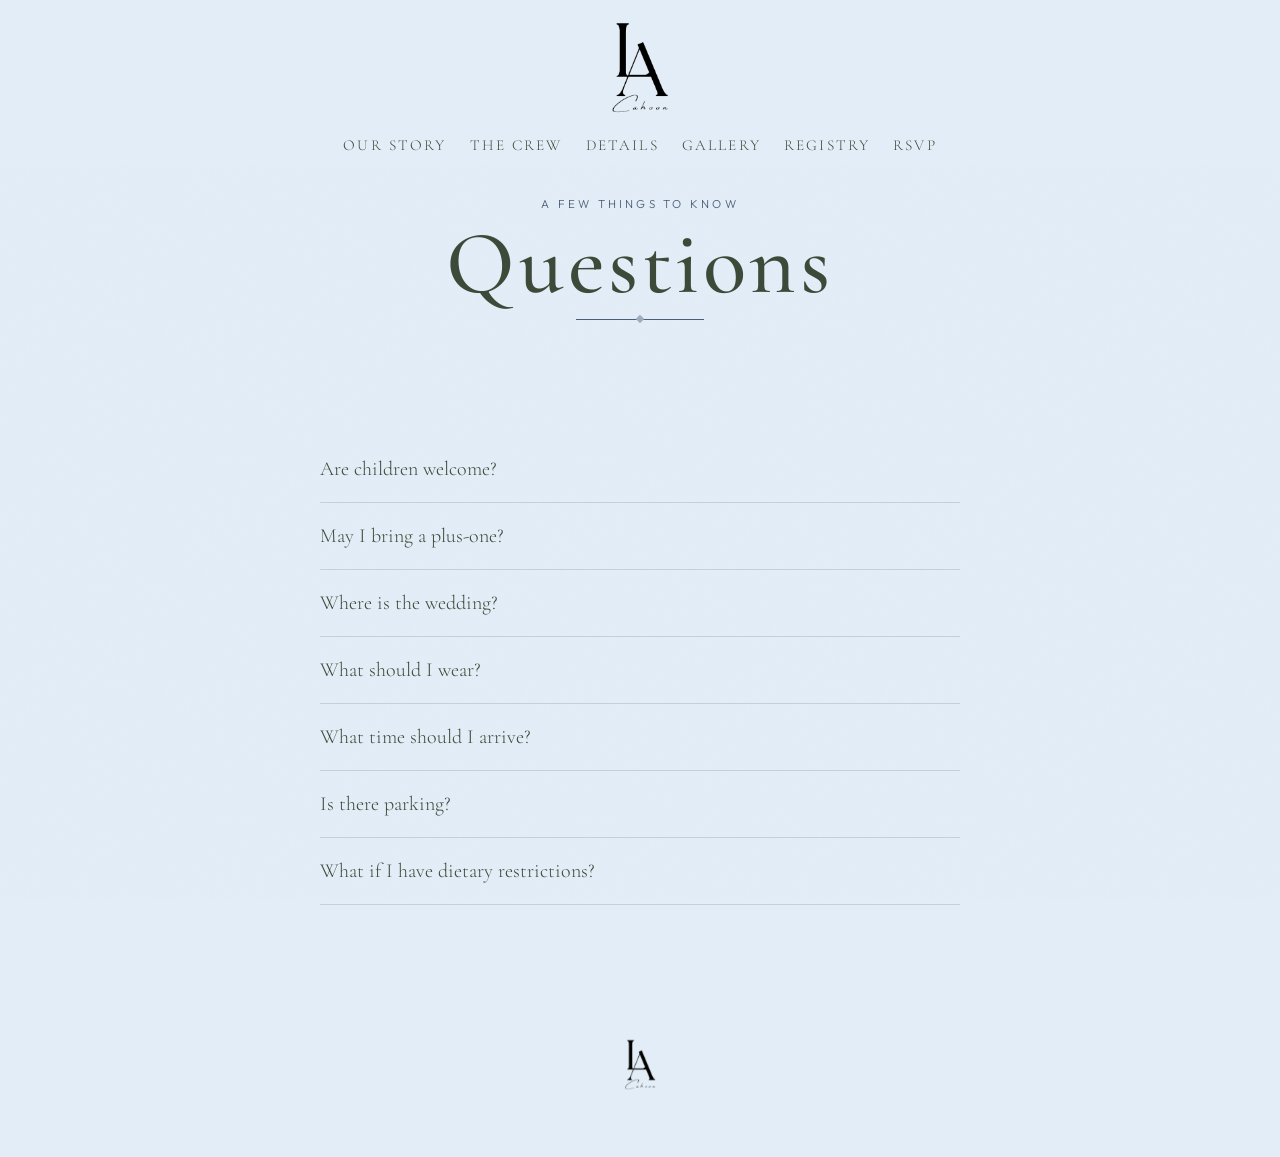
==== pages/FAQs.html @ e2012e66 "1st edit" ====
<!DOCTYPE html>
<html lang="en">
<head>
  <meta charset="UTF-8">
  <meta name="viewport" content="width=device-width, initial-scale=1.0">
  <meta name="description" content="Questions and answers for Alyssa and Liam Cahoon’s wedding at the Roger Williams Casino.">
  <meta name="theme-color" content="#e4edf3">
  <title>FAQs — Alyssa &amp; Liam Cahoon</title>
  <link rel="icon" href="../assets/images/Cahoon%20Logo.png" type="image/png">
  <link rel="apple-touch-icon" href="../assets/images/Cahoon%20Logo.png">
  <link rel="preconnect" href="https://fonts.googleapis.com">
  <link rel="preconnect" href="https://fonts.gstatic.com" crossorigin>
  <link href="https://fonts.googleapis.com/css2?family=Cormorant+Garamond:ital,wght@0,400;0,500;0,600;1,400;1,500&family=Great+Vibes&family=Outfit:wght@300;400;500&display=swap" rel="stylesheet">
  <link rel="stylesheet" href="../styles.css?v=67">
</head>
<body>
  <a class="skip-link" href="#main">Skip to content</a>
  <header class="masthead" data-header>
    <a class="brand" href="home.html"><img src="../assets/images/Cahoon%20Logo.png" alt="Alyssa and Liam Cahoon"></a>
    <button class="nav-toggle" type="button" data-nav-toggle aria-expanded="false" aria-controls="site-nav">
      <span class="nav-toggle-bar"></span>
      <span class="visually-hidden">Menu</span>
    </button>
    <nav class="site-nav" id="site-nav" data-nav>
      <ul class="nav-list">
        <li><a href="ourstory.html">Our Story</a></li>
        <li><a href="meetthecrew.html">The Crew</a></li>
        <li><a href="weddingdetails.html">Details</a></li>
        <li><a href="gallery.html">Gallery</a></li>
        <li><a href="registry.html">Registry</a></li>
        <li><a href="FAQs.html">FAQ</a></li>
        <li><a href="rsvp.html">RSVP</a></li>
      </ul>
    </nav>
  </header>

  <main id="main">
    <section class="hero page-hero">
      <p class="eyebrow">A few things to know</p>
      <h1 class="hero-names">
        <span class="hero-name">Questions</span>
      </h1>
      <div class="flourish flourish-sm" role="presentation"></div>
    </section>

    <section class="section faq">
      <div class="faq-list">
        <details class="faq-item reveal">
          <summary>Are children welcome?</summary>
          <p>We adore your little ones, and this will be an adults-only evening so that everyone — parents included — can stay out late. Thank you for understanding.</p>
        </details>
        <details class="faq-item reveal">
          <summary>May I bring a plus-one?</summary>
          <p>Please check your invitation. If a guest is named with you, they are warmly invited. If you have a question, write us and we will sort it out together.</p>
        </details>
        <details class="faq-item reveal">
          <summary>Where is the wedding?</summary>
          <p>Ceremony and reception are at the Roger Williams Casino, 1000 Elmwood Avenue, in Roger Williams Park, Providence. The celebration is indoors in the historic casino, with the park just outside.</p>
        </details>
        <details class="faq-item reveal">
          <summary>What should I wear?</summary>
          <p>Attire is cocktail / summer formal — think a warm June evening in a historic ballroom. Dresses, suits, and shoes you can dance in are all welcome. Please skip white or ivory, so Alyssa can be the only one in that color. Jackets are welcome but not required. The celebration is indoors, with park views just beyond the doors, so you will not need to dress for the weather.</p>
        </details>
        <details class="faq-item reveal">
          <summary>What time should I arrive?</summary>
          <p>The ceremony begins at 3:00. Please plan to be seated a little early so you can settle in before the processional. Cocktail hour follows at 4:00, and the reception runs from 5:00 to 10:00.</p>
        </details>
        <details class="faq-item reveal">
          <summary>Is there parking?</summary>
          <p>Yes. Parking is available at Roger Williams Park, a short walk from the Casino. We will share any extra notes about lots or drop-off as the day gets closer.</p>
        </details>
        <details class="faq-item reveal">
          <summary>What if I have dietary restrictions?</summary>
          <p>We will have vegetarian, vegan, and gluten-free options. Share any notes in your RSVP and we will take care of the rest.</p>
        </details>
      </div>
    </section>
  </main>

  <footer class="site-footer">
    <a class="footer-logo" href="home.html"><img src="../assets/images/Cahoon%20Logo.png" alt="Alyssa and Liam Cahoon"></a>
  </footer>

  <script src="../script.js"></script>
</body>
</html>
---- styles.css ----
/* ==========================================================================
   Design tokens — edit these to restyle the whole site
   ========================================================================== */

:root {
  --color-slate: #4b5e76;
  --color-dusty: #9aadc2;
  --color-cream: #f3eee3;
  --color-pistachio: #c2cbae;
  --color-olive: #68734c;

  --color-bg: #e4edf3;
  --color-bg-elevated: #fffdf8;
  --color-bg-deep: var(--color-slate);
  --color-ink: #314153;
  --color-ink-soft: #4f6173;
  --color-sage: var(--color-olive);
  --color-sage-deep: #4f5c3c;
  --color-blush: var(--color-dusty);
  --color-gold: #c5a66b;
  --color-gold-soft: #d8c49a;
  --color-rule: rgba(75, 94, 118, 0.2);
  --color-rule-strong: rgba(75, 94, 118, 0.34);

  --font-display: "Cormorant Garamond", "Palatino Linotype", Palatino, serif;
  --font-script: "Great Vibes", "Segoe Script", cursive;
  --font-body: "Outfit", "Segoe UI", sans-serif;

  --fs-xs: 0.72rem;
  --fs-sm: 0.9rem;
  --fs-md: 1.05rem;
  --fs-lg: 1.35rem;
  --fs-xl: 2.15rem;
  --fs-2xl: clamp(2.6rem, 8vw, 5.6rem);
  --fs-script: clamp(3.6rem, 11vw, 7.2rem);

  --lh-tight: 1.1;
  --lh-body: 1.7;

  --space-2xs: 0.35rem;
  --space-xs: 0.6rem;
  --space-sm: 1rem;
  --space-md: 1.75rem;
  --space-lg: 3rem;
  --space-xl: 5.5rem;
  --space-2xl: 8rem;

  --width-content: 70rem;
  --width-narrow: 40rem;

  --radius-sm: 0.2rem;
  --radius-md: 0.85rem;

  --shadow-soft: 0 22px 50px rgba(75, 94, 118, 0.1);
  --header-h: 4.6rem;
  --ease: cubic-bezier(0.22, 1, 0.36, 1);
}

/* ==========================================================================
   Reset & base
   ========================================================================== */

*,
*::before,
*::after {
  box-sizing: border-box;
}

html {
  scroll-behavior: smooth;
}

body {
  margin: 0;
  color: var(--color-ink);
  background:
    radial-gradient(900px 520px at 50% 0%, rgba(255, 253, 248, 0.7), transparent 58%),
    radial-gradient(800px 480px at 100% 30%, rgba(194, 203, 174, 0.28), transparent 48%),
    var(--color-bg);
  font-family: var(--font-body);
  font-size: var(--fs-md);
  font-weight: 300;
  line-height: var(--lh-body);
}

body::before {
  content: "";
  position: fixed;
  inset: 0;
  pointer-events: none;
  opacity: 0.045;
  background-image: url("data:image/svg+xml,%3Csvg xmlns='http://www.w3.org/2000/svg' width='180' height='180'%3E%3Cfilter id='n'%3E%3CfeTurbulence type='fractalNoise' baseFrequency='.8' numOctaves='4' stitchTiles='stitch'/%3E%3C/filter%3E%3Crect width='180' height='180' filter='url(%23n)' opacity='.55'/%3E%3C/svg%3E");
  z-index: 0;
}

img,
svg {
  display: block;
  max-width: 100%;
}

a {
  color: inherit;
}

h1,
h2,
h3,
p {
  margin: 0;
}

button,
input,
select,
textarea {
  font: inherit;
  color: inherit;
}

:focus-visible {
  outline: 2px solid var(--color-gold);
  outline-offset: 3px;
}

.visually-hidden {
  position: absolute;
  width: 1px;
  height: 1px;
  padding: 0;
  margin: -1px;
  overflow: hidden;
  clip: rect(0, 0, 0, 0);
  border: 0;
}

.skip-link {
  position: absolute;
  left: 1rem;
  top: -4rem;
  z-index: 30;
  padding: 0.7rem 1rem;
  background: var(--color-bg-elevated);
  color: var(--color-ink);
  text-decoration: none;
}

.skip-link:focus {
  top: 1rem;
}

/* ==========================================================================
   Decorative frame
   ========================================================================== */

/* ==========================================================================
   Header
   ========================================================================== */

.site-chrome {
  position: sticky;
  top: 0;
  z-index: 16;
}

.site-header {
  position: relative;
  height: var(--header-h);
  background: rgba(228, 237, 243, 0.82);
  backdrop-filter: blur(16px);
  border-bottom: 1px solid transparent;
  transition: border-color 0.3s var(--ease), background 0.3s var(--ease);
}

.site-header.is-scrolled {
  background: rgba(228, 237, 243, 0.96);
  border-bottom-color: var(--color-rule);
}

.header-inner {
  display: flex;
  align-items: center;
  justify-content: flex-end;
  gap: var(--space-md);
  width: min(calc(100% - 2rem), var(--width-content));
  height: 100%;
  margin-inline: auto;
}

.brand {
  position: absolute;
  top: 0;
  left: 0;
  z-index: 20;
  display: block;
  overflow: visible;
  text-decoration: none;
}

.brand img {
  display: block;
  height: clamp(6.4rem, 15vw, 8rem);
  width: auto;
  max-width: none;
  object-fit: contain;
}

.nav-toggle {
  display: none;
  position: relative;
  width: 2.6rem;
  height: 2.6rem;
  padding: 0;
  border: 0;
  background: transparent;
  cursor: pointer;
}

.nav-toggle-bar,
.nav-toggle-bar::before,
.nav-toggle-bar::after {
  display: block;
  width: 1.3rem;
  height: 1px;
  background: var(--color-ink);
  transition: transform 0.3s var(--ease), opacity 0.3s var(--ease);
}

.nav-toggle-bar {
  margin: 0 auto;
}

.nav-toggle-bar::before,
.nav-toggle-bar::after {
  content: "";
  position: absolute;
  left: 50%;
  margin-left: -0.65rem;
}

.nav-toggle-bar::before { top: 0.85rem; }
.nav-toggle-bar::after { bottom: 0.85rem; }

.nav-toggle[aria-expanded="true"] .nav-toggle-bar {
  background: transparent;
}

.nav-toggle[aria-expanded="true"] .nav-toggle-bar::before {
  top: 50%;
  transform: rotate(45deg);
}

.nav-toggle[aria-expanded="true"] .nav-toggle-bar::after {
  bottom: auto;
  top: 50%;
  transform: rotate(-45deg);
}

.site-nav {
  position: absolute;
  top: 0;
  left: 50%;
  display: flex;
  align-items: center;
  justify-content: flex-end;
  width: min(calc(100% - 2rem), var(--width-content));
  height: var(--header-h);
  transform: translateX(-50%);
  pointer-events: none;
}

.site-nav .nav-list,
.site-nav a {
  pointer-events: auto;
}

.nav-list {
  display: flex;
  align-items: center;
  gap: 1.35rem;
  margin: 0;
  padding: 0;
  list-style: none;
}

.nav-list a {
  font-size: var(--fs-xs);
  letter-spacing: 0.16em;
  text-decoration: none;
  text-transform: uppercase;
}

.nav-list a:hover {
  color: var(--color-slate);
}

.nav-rsvp {
  padding: 0.45rem 0.85rem;
  border: 1px solid var(--color-slate);
  background: var(--color-slate);
  color: #fffdf8;
}

.nav-rsvp:hover {
  background: #3d5168;
  color: #fffdf8;
}

.nav-list a[aria-current="page"] {
  color: var(--color-sage-deep);
  box-shadow: 0 1px 0 var(--color-slate);
}

/* ==========================================================================
   Shared section styles
   ========================================================================== */

.section {
  position: relative;
  z-index: 1;
  width: min(calc(100% - 2.2rem), var(--width-content));
  margin-inline: auto;
  padding-block: var(--space-xl);
  scroll-margin-top: calc(var(--header-h) + 0.75rem);
}

.section-heading {
  max-width: 38rem;
  margin-inline: auto;
  margin-bottom: var(--space-lg);
  text-align: center;
}

.section-heading h2 {
  font-family: var(--font-display);
  font-size: var(--fs-xl);
  font-weight: 500;
  letter-spacing: 0.04em;
}

.section-lede {
  margin-top: var(--space-sm);
  color: var(--color-ink-soft);
}

.eyebrow {
  margin-bottom: var(--space-xs);
  color: var(--color-slate);
  font-size: var(--fs-xs);
  letter-spacing: 0.28em;
  text-transform: uppercase;
}

.eyebrow-on-dark {
  color: var(--color-gold-soft);
}

.flourish {
  position: relative;
  width: min(12rem, 50vw);
  height: 0;
  margin: 0.85rem auto 0;
  border-top: 1px solid var(--color-slate);
}

.flourish::after {
  content: "";
  position: absolute;
  left: 50%;
  top: -0.22rem;
  width: 0.4rem;
  height: 0.4rem;
  background: var(--color-dusty);
  transform: translateX(-50%) rotate(45deg);
}

.flourish-sm {
  width: min(8rem, 40vw);
}

.flourish-loose {
  margin-top: 2.15rem;
}

/* ==========================================================================
   Hero
   ========================================================================== */

.hero {
  position: relative;
  z-index: 1;
  display: flex;
  flex-direction: column;
  align-items: center;
  justify-content: flex-start;
  min-height: 0;
  padding: 0.7rem 1.25rem 0.45rem;
  text-align: center;
}

.hero::before {
  content: none;
}

.hero-names {
  display: flex;
  flex-direction: column;
  align-items: center;
  font-family: var(--font-script);
  font-size: var(--fs-script);
  font-weight: 400;
  line-height: 0.92;
}

.hero-ampersand {
  margin-block: 0.15em;
  color: var(--color-slate);
  font-family: var(--font-display);
  font-size: 0.28em;
  letter-spacing: 0.32em;
}

.hero-meta {
  display: flex;
  flex-wrap: wrap;
  align-items: center;
  justify-content: center;
  gap: 0.7rem;
  margin-top: 1rem;
  color: var(--color-ink-soft);
  font-size: var(--fs-sm);
  letter-spacing: 0.16em;
  text-transform: uppercase;
}

.dot {
  width: 0.28rem;
  height: 0.28rem;
  border-radius: 50%;
  background: var(--color-slate);
}

.hero-invitation {
  max-width: 40rem;
  margin-top: 0.7rem;
  color: var(--color-ink-soft);
}

.page-hero {
  min-height: auto;
  padding: 1.75rem 1.25rem var(--space-md);
}

.page-hero::before {
  width: min(16rem, 46vw);
  height: min(16rem, 46vw);
  opacity: 0.08;
}

.page-hero .hero-names {
  font-family: var(--font-display);
  font-size: var(--fs-2xl);
  font-weight: 500;
  letter-spacing: 0.04em;
}

.page-hero-compact {
  padding-top: 0;
  padding-bottom: 0;
}

.page-hero-compact .hero-names {
  font-size: clamp(1.45rem, 2.8vw, 1.9rem);
}

.countdown {
  display: grid;
  grid-template-columns: repeat(4, minmax(4.2rem, 6.2rem));
  gap: 0.75rem;
  margin-top: 0.75rem;
}

.countdown-item {
  padding: 0.85rem 0.4rem 0.75rem;
  border: 1px solid var(--color-rule);
  background: rgba(250, 247, 240, 0.62);
}

.countdown-value {
  display: block;
  font-family: var(--font-display);
  font-size: 1.85rem;
  line-height: 1;
}

.countdown-label {
  display: block;
  margin-top: 0.35rem;
  color: var(--color-ink-soft);
  font-size: 0.62rem;
  letter-spacing: 0.1em;
  text-transform: uppercase;
}

/* ==========================================================================
   Story
   ========================================================================== */

.story-grid {
  display: grid;
  grid-template-columns: repeat(3, 1fr);
  gap: var(--space-md);
}

.collage-section {
  padding-top: 0.35rem;
}

.collage {
  display: grid;
  grid-template-columns: repeat(6, minmax(0, 1fr));
  grid-auto-rows: 8.5rem;
  gap: 0.65rem;
}

.collage-tile {
  display: flex;
  flex-direction: column;
  min-width: 0;
  overflow: hidden;
  background: #000;
  color: #ece8e0;
}

.collage-photo {
  flex: 1 1 auto;
  min-height: 5.5rem;
  background: #000;
}

.collage-photo img {
  width: 100%;
  height: 100%;
  object-fit: cover;
}

.collage-tile figcaption {
  flex: 0 0 auto;
  padding: 0.7rem 0.85rem 0.8rem;
  background: #000;
}

.collage-tile h3 {
  margin: 0;
  font-family: var(--font-display);
  font-size: 1.15rem;
  font-weight: 500;
  color: #f4efe6;
}

.collage-tile p {
  margin: 0.3rem 0 0;
  color: rgba(244, 239, 230, 0.68);
  font-size: 0.82rem;
  line-height: 1.45;
}

.collage-tile-lg {
  grid-column: span 4;
  grid-row: span 3;
}

.collage-tile-tall {
  grid-column: span 2;
  grid-row: span 3;
}

.collage-tile-wide {
  grid-column: span 3;
  grid-row: span 2;
}

.collage-tile-md,
.collage-tile-sm {
  grid-column: span 2;
  grid-row: span 2;
}

.collage-tile-bar {
  grid-column: span 6;
  grid-row: span 2;
}

.party-section {
  padding-top: 0;
}

.party-section + .party-section {
  padding-top: 0;
}

.party-sides-head,
.party-sides {
  display: grid;
  grid-template-columns: minmax(0, 20.5rem) minmax(0, 20.5rem);
  justify-content: center;
  gap: 1.25rem 11rem;
}

.party-sides-head {
  margin-bottom: 0.4rem;
}

.party-sides-head .section-heading h2 {
  font-size: 1.65rem;
}

.party-sides-head .section-heading {
  margin-bottom: 0;
}

.party-grid {
  display: grid;
  grid-template-columns: repeat(3, minmax(0, 1fr));
  gap: 1.35rem;
}

.party-grid-ushers {
  grid-template-columns: repeat(4, minmax(0, 1fr));
}

@media (max-width: 1120px) {
  .party-grid,
  .party-grid-ushers {
    grid-template-columns: repeat(2, minmax(0, 1fr));
  }

  .party-sides-head,
  .party-sides {
    grid-template-columns: minmax(0, 17.5rem) minmax(0, 17.5rem);
    gap: 1.15rem 3rem;
  }
}

.party-card {
  overflow: hidden;
  background: #fffdf8;
  border: 1px solid var(--color-rule);
  box-shadow: var(--shadow-soft);
}

.party-card-media {
  position: relative;
  aspect-ratio: 4 / 5;
  overflow: hidden;
  background: #c5d2e0;
}

.party-card-photo {
  display: grid;
  width: 100%;
  height: 100%;
  overflow: hidden;
  place-items: center;
  font-family: var(--font-display);
  font-size: clamp(2rem, 5vw, 2.8rem);
  font-weight: 500;
  letter-spacing: 0.06em;
  color: #fffdf8;
}

.party-card-photo img {
  width: 100%;
  height: 100%;
  object-fit: cover;
}

.party-card-photo img[src*="MOH.jpg"] {
  object-position: center 58%;
  transform: scale(1.38);
}

.party-card:nth-child(6n + 1) .party-card-photo { background: #4b5e76; }
.party-card:nth-child(6n + 2) .party-card-photo { background: #1f459e; }
.party-card:nth-child(6n + 3) .party-card-photo { background: #68734c; }
.party-card:nth-child(6n + 4) .party-card-photo { background: #3d5168; }
.party-card:nth-child(6n + 5) .party-card-photo { background: #9aadc2; }
.party-card:nth-child(6n + 6) .party-card-photo { background: #314153; }

.party-card-overlay {
  position: absolute;
  inset: 0;
  display: grid;
  place-items: center;
  padding: 1.15rem 1.2rem;
  background: rgba(31, 69, 158, 0.92);
  opacity: 0;
  visibility: hidden;
  transition: opacity 0.28s var(--ease), visibility 0.28s var(--ease);
}

.party-card-overlay p {
  margin: 0;
  color: #e8eef8;
  font-size: 0.95rem;
  line-height: 1.55;
  text-align: center;
}

.party-card:hover .party-card-overlay,
.party-card:focus-within .party-card-overlay {
  opacity: 1;
  visibility: visible;
}

.party-card-body {
  padding: 0.7rem 0.9rem 0.8rem;
  text-align: center;
}

.party-card-body h3 {
  margin: 0;
  font-family: var(--font-display);
  font-size: 1.2rem;
  font-weight: 500;
}

.party-card-role {
  margin: 0.25rem 0 0;
  color: var(--color-ink-soft);
  font-size: 0.78rem;
  letter-spacing: 0.12em;
  text-transform: uppercase;
}

.crew-card h3 {
  margin: 0.35rem 0 0.7rem;
  font-family: var(--font-display);
  font-size: var(--fs-lg);
  font-weight: 500;
}

.crew-card p {
  color: var(--color-ink-soft);
}

.story-card,
.detail-card,
.travel-card {
  padding: var(--space-md);
  background: var(--color-bg-elevated);
  border: 1px solid var(--color-rule);
  box-shadow: var(--shadow-soft);
}

.story-year {
  color: var(--color-slate);
  font-family: var(--font-display);
  font-size: 1.15rem;
  letter-spacing: 0.16em;
}

.story-card h3,
.detail-card h3,
.travel-card h3,
.timeline-item h3 {
  margin: 0.35rem 0 0.7rem;
  font-family: var(--font-display);
  font-size: var(--fs-lg);
  font-weight: 500;
}

.story-card p,
.detail-card p,
.travel-card p,
.timeline-item p,
.faq-item p {
  color: var(--color-ink-soft);
}

/* ==========================================================================
   Details
   ========================================================================== */

.detail-grid {
  display: grid;
  grid-template-columns: repeat(3, 1fr);
  gap: var(--space-md);
}

.day-section {
  width: min(calc(100% - 1.6rem), 82rem);
  padding-top: 1.25rem;
}

.day-date {
  margin: 0 0 0.45rem;
  text-align: center;
  color: var(--color-ink);
  font-family: var(--font-display);
  font-size: clamp(1.35rem, 2.6vw, 1.85rem);
  font-weight: 500;
  letter-spacing: 0.08em;
}

.day-attire {
  max-width: 32rem;
  margin: 0 auto 1.75rem;
  text-align: center;
  color: var(--color-ink-soft);
  font-size: 0.95rem;
  line-height: 1.5;
}

.day-timeline {
  position: relative;
  display: grid;
  gap: 2.25rem;
}

.day-timeline::before {
  content: "";
  position: absolute;
  top: 1.15rem;
  bottom: 1.15rem;
  left: 50%;
  width: 1px;
  background: var(--color-rule-strong);
  transform: translateX(-50%);
}

.day-row {
  display: grid;
  grid-template-columns: minmax(0, 1fr) 8.75rem minmax(0, 1fr);
  column-gap: 0.85rem;
  align-items: center;
}

.day-row-left .day-event {
  grid-column: 1;
  grid-row: 1;
}

.day-row-left .day-stamp,
.day-row-right .day-stamp {
  grid-column: 2;
  grid-row: 1;
  align-self: center;
}

.day-row-right .day-event {
  grid-column: 3;
  grid-row: 1;
}

.day-stamp {
  position: relative;
  z-index: 2;
  width: 8.75rem;
  justify-self: center;
  padding: 0.7rem 0.4rem;
  text-align: center;
  background: #e3edf7;
}

.day-stamp::before,
.day-stamp::after {
  content: "";
  position: absolute;
  left: 50%;
  width: 1.15rem;
  border-top: 1px solid var(--color-rule-strong);
  transform: translateX(-50%);
}

.day-stamp::before {
  top: 0;
}

.day-stamp::after {
  bottom: 0;
}

.day-time {
  margin: 0;
  color: #1f459e;
  font-family: var(--font-display);
  font-size: clamp(1.7rem, 3vw, 2.15rem);
  font-weight: 500;
  line-height: 1;
}

.day-name {
  margin: 0.35rem 0 0;
  color: var(--color-ink);
  font-family: var(--font-display);
  font-size: 0.86rem;
  font-weight: 500;
  letter-spacing: 0.16em;
  text-transform: uppercase;
}

.day-event {
  display: flex;
  width: min(100%, 28rem);
  overflow: hidden;
  background: var(--color-bg-elevated);
  border: 1px solid var(--color-rule);
  box-shadow: var(--shadow-soft);
}

.day-row-left .day-event {
  justify-self: start;
}

.day-row-right .day-event {
  flex-direction: row-reverse;
  justify-self: end;
}

.day-event-photo {
  flex: 0 0 13rem;
  align-self: stretch;
  min-height: 10rem;
  overflow: hidden;
  background: #1b2430;
}

.day-event-photo img {
  width: 100%;
  height: 100%;
  object-fit: cover;
  object-position: center 50%;
}

.day-event-photo img[src*="cocktail"] {
  width: 100%;
  height: 100%;
  max-width: none;
  object-fit: cover;
  object-position: center center;
  transform: scale(1.12);
  transform-origin: center center;
}

.day-event-body {
  flex: 1 1 auto;
  min-width: 0;
  padding: 0.85rem 0.95rem 1rem;
}

.day-event-body h3 {
  margin: 0.35rem 0 0.65rem;
  font-family: var(--font-display);
  font-size: var(--fs-lg);
  font-weight: 500;
}

.day-event-body p {
  color: var(--color-ink-soft);
}

@media (max-width: 800px) {
  .day-row {
    grid-template-columns: 1fr;
    justify-items: center;
  }

  .day-spacer {
    display: none;
  }

  .day-row-left .day-stamp,
  .day-row-right .day-stamp,
  .day-stamp {
    grid-column: 1;
    grid-row: 1;
    justify-self: center;
    text-align: center;
  }

  .day-row-left .day-event,
  .day-row-right .day-event,
  .day-event {
    grid-column: 1;
    grid-row: 2;
    justify-self: stretch;
    width: 100%;
  }
}

@media (max-width: 520px) {
  .day-event,
  .day-row-right .day-event {
    flex-direction: column;
  }

  .day-event-photo {
    flex-basis: auto;
    width: 100%;
    min-height: 0;
    aspect-ratio: 4 / 3;
  }
}

.detail-label {
  color: var(--color-slate);
  font-size: var(--fs-xs);
  letter-spacing: 0.22em;
  text-transform: uppercase;
}

.detail-meta {
  margin-top: var(--space-sm);
  padding-top: var(--space-sm);
  border-top: 1px solid var(--color-rule);
  color: var(--color-ink);
  font-size: var(--fs-sm);
}

.detail-meta a {
  color: inherit;
  text-decoration: underline;
  text-underline-offset: 0.18em;
}

.detail-meta a:hover {
  color: #1f459e;
}

/* ==========================================================================
   Schedule
   ========================================================================== */

.timeline {
  max-width: 38rem;
  margin: 0 auto;
  padding: 0;
  list-style: none;
}

.timeline-item {
  display: grid;
  grid-template-columns: 6.5rem 1fr;
  gap: var(--space-md);
  padding-bottom: var(--space-md);
  padding-left: 1.2rem;
  border-left: 1px solid var(--color-rule-strong);
}

.timeline-item:last-child {
  padding-bottom: 0;
}

.timeline-item time {
  color: var(--color-sage-deep);
  font-family: var(--font-display);
  font-size: 1.15rem;
  letter-spacing: 0.04em;
}

/* ==========================================================================
   Travel & registry
   ========================================================================== */

.travel-grid,
.travel-split {
  display: grid;
  grid-template-columns: 1fr 1fr;
  gap: var(--space-lg);
  align-items: start;
}

.travel-col .section-heading {
  margin-bottom: 1rem;
}

.travel-copy {
  position: relative;
  min-height: 11rem;
}

.ri-decal {
  position: absolute;
  left: 0;
  top: 50%;
  width: 7.6rem;
  height: auto;
  transform: translate(-4.6rem, -50%) rotate(-16deg);
  filter: brightness(0) saturate(100%) invert(18%) sepia(88%) saturate(2400%) hue-rotate(210deg) brightness(95%) contrast(104%);
}

.travel-copy p,
.travel-col p {
  max-width: 28rem;
  margin: 0 auto;
  text-align: center;
  color: var(--color-ink-soft);
}

.travel-col > p + p {
  margin-top: 0.85rem;
}

.travel-col p a {
  color: inherit;
  text-decoration: underline;
  text-underline-offset: 0.18em;
}

.travel-col p a:hover {
  color: #1f459e;
}

.travel-copy p {
  max-width: 22rem;
}

.travel-copy p + p {
  margin-top: 0.85rem;
}

@media (max-width: 560px) {
  .ri-decal {
    position: static;
    display: block;
    margin: 0 auto 0.85rem;
    transform: rotate(-12deg);
  }

  .area-grid {
    grid-template-columns: 1fr;
  }
}

.places-map {
  margin-top: var(--space-lg);
  display: flex;
  flex-direction: column;
  align-items: center;
}

.places-map-circle {
  position: relative;
  width: min(26.5rem, 86vw);
  aspect-ratio: 1;
  border-radius: 50%;
  overflow: hidden;
  background: #d7e4ee;
  border: 3px solid #fff;
  box-shadow:
    0 0 0 1px var(--color-rule-strong),
    0 16px 40px rgba(49, 65, 83, 0.14);
}

.places-map-canvas,
.places-map-canvas.leaflet-container {
  position: absolute;
  inset: 0;
  width: 100%;
  height: 100%;
  font-family: var(--font-body);
  background: #d7e4ee;
}

.places-map-circle .leaflet-control-zoom {
  border: 0;
  box-shadow: 0 4px 14px rgba(49, 65, 83, 0.16);
  margin: 2.4rem 1.7rem 0 0;
}

.places-map-circle .leaflet-bar a {
  color: var(--color-ink);
  border-bottom-color: var(--color-rule);
}

.place-pin-wrap {
  background: none;
  border: 0;
}

.place-pin {
  display: block;
  width: 24px;
  height: 36px;
  filter: drop-shadow(0 2px 4px rgba(120, 20, 20, 0.35));
}

.place-pin-wrap.is-active .place-pin {
  transform: scale(1.12);
  transform-origin: bottom center;
}

.place-tooltip.leaflet-tooltip {
  padding: 0.2rem 0.5rem;
  border: 0;
  border-radius: 2px;
  background: #fff;
  color: var(--color-ink);
  box-shadow: 0 4px 12px rgba(49, 65, 83, 0.16);
  font-family: var(--font-display);
  font-size: 0.92rem;
  letter-spacing: 0.02em;
  white-space: nowrap;
}

.place-tooltip.leaflet-tooltip a {
  color: inherit;
  text-decoration: none;
}

.place-tooltip.leaflet-tooltip a:hover {
  color: #e53935;
}

.place-tooltip.leaflet-tooltip-right::before,
.place-tooltip.leaflet-tooltip-left::before,
.place-tooltip.leaflet-tooltip-top::before,
.place-tooltip.leaflet-tooltip-bottom::before {
  display: none;
}

.area-grid {
  display: grid;
  grid-template-columns: 1fr 1fr;
  gap: var(--space-md);
  max-width: 48rem;
  margin-inline: auto;
}

.area-card {
  padding: var(--space-md);
  text-align: center;
  background: var(--color-bg-elevated);
  border: 1px solid var(--color-rule);
  box-shadow: var(--shadow-soft);
}

.area-card h3 {
  margin: 0 0 0.65rem;
  font-family: var(--font-display);
  font-size: var(--fs-lg);
  font-weight: 500;
}

.area-card p {
  margin: 0;
  color: var(--color-ink-soft);
}

.places-map-credit {
  margin-top: 0.7rem;
  color: var(--color-ink-soft);
  font-size: 0.68rem;
  letter-spacing: 0.04em;
}

.places-map-credit a {
  color: inherit;
}

.registry-list {
  display: flex;
  flex-wrap: wrap;
  justify-content: center;
  gap: 1rem;
  margin: 0;
  padding: 0;
  list-style: none;
}

.registry-list a {
  display: inline-block;
  padding: 0.85rem 1.4rem;
  border: 1px solid var(--color-slate);
  color: var(--color-slate);
  text-decoration: none;
  letter-spacing: 0.12em;
  text-transform: uppercase;
  font-size: var(--fs-xs);
}

.registry-list a:hover {
  background: var(--color-bg-elevated);
}

/* ==========================================================================
   RSVP
   ========================================================================== */

.rsvp {
  width: min(calc(100% - 1.4rem), 52rem);
}

.rsvp-panel {
  padding: clamp(1.6rem, 4vw, 3.2rem);
  background: var(--color-bg-deep);
  color: var(--color-cream);
  box-shadow: var(--shadow-soft);
}

.rsvp-panel .section-lede {
  color: rgba(243, 238, 227, 0.82);
}

.rsvp-form {
  display: grid;
  gap: var(--space-sm);
}

.form-split {
  display: grid;
  grid-template-columns: 1.4fr 1fr;
  gap: var(--space-sm);
}

.form-row {
  display: grid;
  gap: 0.4rem;
}

.form-row label {
  font-size: var(--fs-xs);
  letter-spacing: 0.14em;
  text-transform: uppercase;
}

.optional {
  letter-spacing: 0;
  text-transform: none;
  opacity: 0.7;
}

.form-row input,
.form-row select,
.form-row textarea {
  width: 100%;
  padding: 0.8rem 0.9rem;
  border: 1px solid rgba(243, 238, 227, 0.22);
  border-radius: var(--radius-sm);
  background: rgba(255, 255, 255, 0.04);
}

.form-row input:focus,
.form-row select:focus,
.form-row textarea:focus {
  outline: none;
  border-color: var(--color-gold-soft);
}

.form-row textarea {
  resize: vertical;
  min-height: 7rem;
}

.form-status {
  margin: 0;
  font-size: var(--fs-sm);
}

.form-status[data-tone="error"] {
  color: #e4c6c2;
}

.btn {
  justify-self: start;
  padding: 0.9rem 1.5rem;
  border: 1px solid var(--color-gold-soft);
  background: transparent;
  color: var(--color-cream);
  letter-spacing: 0.16em;
  text-transform: uppercase;
  font-size: var(--fs-xs);
  cursor: pointer;
}

.btn:hover {
  background: rgba(194, 203, 174, 0.14);
}

/* ==========================================================================
   FAQ
   ========================================================================== */

.faq-list {
  max-width: var(--width-narrow);
  margin-inline: auto;
}

.faq-item {
  padding: 1rem 0;
  border-bottom: 1px solid var(--color-rule);
}

.faq-item summary {
  cursor: pointer;
  font-family: var(--font-display);
  font-size: 1.25rem;
  list-style: none;
}

.faq-item summary::-webkit-details-marker {
  display: none;
}

.faq-item p {
  margin-top: 0.65rem;
}

/* ==========================================================================
   Footer
   ========================================================================== */

.site-footer {
  position: relative;
  z-index: 1;
  padding: 1.5rem 1.25rem 2.5rem;
  text-align: center;
}

.footer-logo {
  display: inline-block;
}

.footer-logo img {
  display: block;
  height: clamp(4.25rem, 10vw, 5.75rem);
  width: auto;
  margin-inline: auto;
}

/* ==========================================================================
   Motion
   ========================================================================== */

.reveal {
  opacity: 0;
  transform: translateY(1.1rem);
  animation: rise 0.9s var(--ease) forwards;
  animation-play-state: paused;
}

.reveal.is-visible {
  animation-play-state: running;
}

@keyframes rise {
  to {
    opacity: 1;
    transform: none;
  }
}

/* ==========================================================================
   Responsive
   ========================================================================== */

@media (max-width: 960px) {
  .story-grid,
  .detail-grid,
  .travel-grid,
  .travel-split,
  .party-grid,
  .party-grid-ushers,
  .form-split {
    grid-template-columns: 1fr;
  }

  .collage {
    grid-template-columns: repeat(2, minmax(0, 1fr));
    grid-auto-rows: 9rem;
  }

  .collage-tile-lg,
  .collage-tile-wide,
  .collage-tile-bar {
    grid-column: span 2;
    grid-row: span 2;
  }

  .collage-tile-tall,
  .collage-tile-md,
  .collage-tile-sm {
    grid-column: span 1;
    grid-row: span 2;
  }

}

@media (max-width: 1120px) {
  .nav-toggle {
    display: block;
  }

  .site-nav {
    position: fixed;
    inset: var(--header-h) 0 0;
    left: 0;
    width: 100%;
    height: auto;
    display: grid;
    align-content: start;
    padding: 2.4rem 1.6rem 3rem;
    background: var(--color-bg);
    transform: translateX(100%);
    transition: transform 0.4s var(--ease);
    pointer-events: auto;
  }

  .site-nav.is-open {
    transform: none;
  }

  .nav-list {
    flex-direction: column;
    align-items: flex-start;
    gap: 1.4rem;
  }

  .nav-list a {
    font-size: 0.95rem;
  }

  body.nav-open {
    overflow: hidden;
  }
}

@media (max-height: 800px) {
  .hero-names {
    font-size: clamp(2.2rem, 6.5vh, 3.5rem);
  }

  .hero-invitation {
    font-size: 0.92rem;
    line-height: 1.45;
  }
}

@media (max-width: 560px) {
  .hero-names {
    font-size: clamp(3.4rem, 18vw, 5rem);
  }

  .countdown {
    grid-template-columns: repeat(2, minmax(6.5rem, 1fr));
    width: min(20rem, 100%);
  }

  .is-home .countdown {
    grid-template-columns: repeat(4, 3.55rem);
    width: auto;
  }

  .timeline-item {
    grid-template-columns: 1fr;
    gap: 0.25rem;
  }

  .header-inner,
  .section {
    width: min(calc(100% - 1.4rem), var(--width-content));
  }
}

@media (prefers-reduced-motion: reduce) {
  .party-card-overlay {
    transition: none;
  }

  html {
    scroll-behavior: auto;
  }

  .reveal,
  .nav-toggle-bar,
  .nav-toggle-bar::before,
  .nav-toggle-bar::after,
  .site-nav {
    animation: none;
    transition: none;
    opacity: 1;
    transform: none;
  }
}

/* ==========================================================================
   Shared masthead — names or logo, centered nav, date
   ========================================================================== */

body.is-home,
body:has(.masthead) {
  color: #3d4a3a;
  background: #e3edf7;
}

body.is-home::before,
body:has(.masthead)::before {
  opacity: 0.03;
}

.masthead {
  position: relative;
  z-index: 16;
  display: flex;
  flex-direction: column;
  align-items: center;
  padding: 0.45rem 1.25rem 0.4rem;
  text-align: center;
  background: #e3edf7;
}

.masthead .brand {
  position: relative;
  z-index: 1;
  display: block;
  width: fit-content;
  margin: 0 auto 0.15rem;
}

.masthead .brand img {
  height: clamp(5.25rem, 12vw, 7.25rem);
  margin-inline: auto;
}

body:not(.is-home) .masthead .brand img {
  transform: scale(1.45);
  transform-origin: center center;
  pointer-events: none;
}

.is-home .masthead-names {
  margin: 0;
  font-family: var(--font-display);
  font-size: clamp(2.25rem, 5.2vw, 3.2rem);
  font-weight: 500;
  letter-spacing: 0.12em;
  text-transform: uppercase;
  line-height: 1.1;
}

.is-home .masthead-names a {
  text-decoration: none;
}

.masthead-date {
  margin: 0.45rem 0 0;
  font-family: var(--font-display);
  font-size: clamp(1.35rem, 3.2vw, 1.85rem);
  font-weight: 500;
  letter-spacing: 0.12em;
  line-height: 1.1;
}

.masthead .nav-toggle {
  position: absolute;
  top: 1rem;
  right: 1rem;
}

.masthead .site-nav {
  position: relative;
  z-index: 2;
  top: auto;
  left: auto;
  transform: none;
  width: 100%;
  height: auto;
  justify-content: center;
  pointer-events: auto;
  margin-top: 0.3rem;
  padding-bottom: 0;
}

.masthead .nav-list {
  justify-content: center;
  flex-wrap: wrap;
  gap: 0.85rem 1.45rem;
}

.masthead .nav-list a {
  font-family: var(--font-display);
  font-size: 0.95rem;
  letter-spacing: 0.14em;
}

.masthead .nav-list a[aria-current="page"] {
  color: inherit;
  box-shadow: 0 1px 0 currentColor;
}

body:not(.is-home) .masthead .nav-list li:has(a[aria-current="page"]) {
  display: none;
}

.masthead .nav-rsvp,
.masthead .nav-list a.nav-rsvp {
  padding: 0;
  border: 0;
  background: none;
  color: inherit;
}

.is-home .feature-photo {
  position: relative;
  z-index: 4;
  width: min(84vw, 56rem);
  max-width: calc(100% - 2rem);
  margin: 0.85rem auto 1.5rem;
}

.is-home .countdown {
  display: grid;
  grid-template-columns: repeat(4, 3.55rem);
  justify-content: center;
  gap: 0.85rem;
  width: 100%;
  max-width: none;
  margin: 0 auto 3.5rem;
}

.is-home .countdown-item {
  display: flex;
  flex-direction: column;
  align-items: center;
  justify-content: center;
  width: 3.55rem;
  padding: 0.7rem 0.3rem 0.5rem;
  border: 2px ridge #1f459e;
  outline: none;
  background: transparent;
  color: #1f459e;
  box-shadow:
    0 0 0 1px #1f459e,
    inset 0 0 0 1px #1f459e;
}

.is-home .countdown-value {
  color: #1f459e;
  font-size: 1.45rem;
}

.is-home .countdown-label {
  color: #1f459e;
  font-size: 0.52rem;
}

.is-home .feature-photo img {
  width: 100%;
  height: auto;
  object-fit: contain;
  object-position: center top;
  box-shadow:
    0 2px 4px rgba(49, 65, 83, 0.08),
    0 18px 28px rgba(49, 65, 83, 0.12),
    0 40px 70px rgba(49, 65, 83, 0.18);
}

@media (max-width: 1120px) {
  .masthead .site-nav {
    position: fixed;
    inset: 0;
    left: 0;
    width: 100%;
    height: auto;
    display: grid;
    align-content: start;
    margin-top: 0;
    padding: 5.5rem 1.6rem 3rem;
    background: #e3edf7;
    transform: translateX(100%);
    transition: transform 0.4s var(--ease);
  }

  .masthead .site-nav.is-open {
    transform: none;
  }

  .masthead .nav-list {
    flex-direction: column;
    align-items: flex-start;
    gap: 1.3rem;
  }

  .masthead .nav-list a {
    font-size: 1.05rem;
  }
}
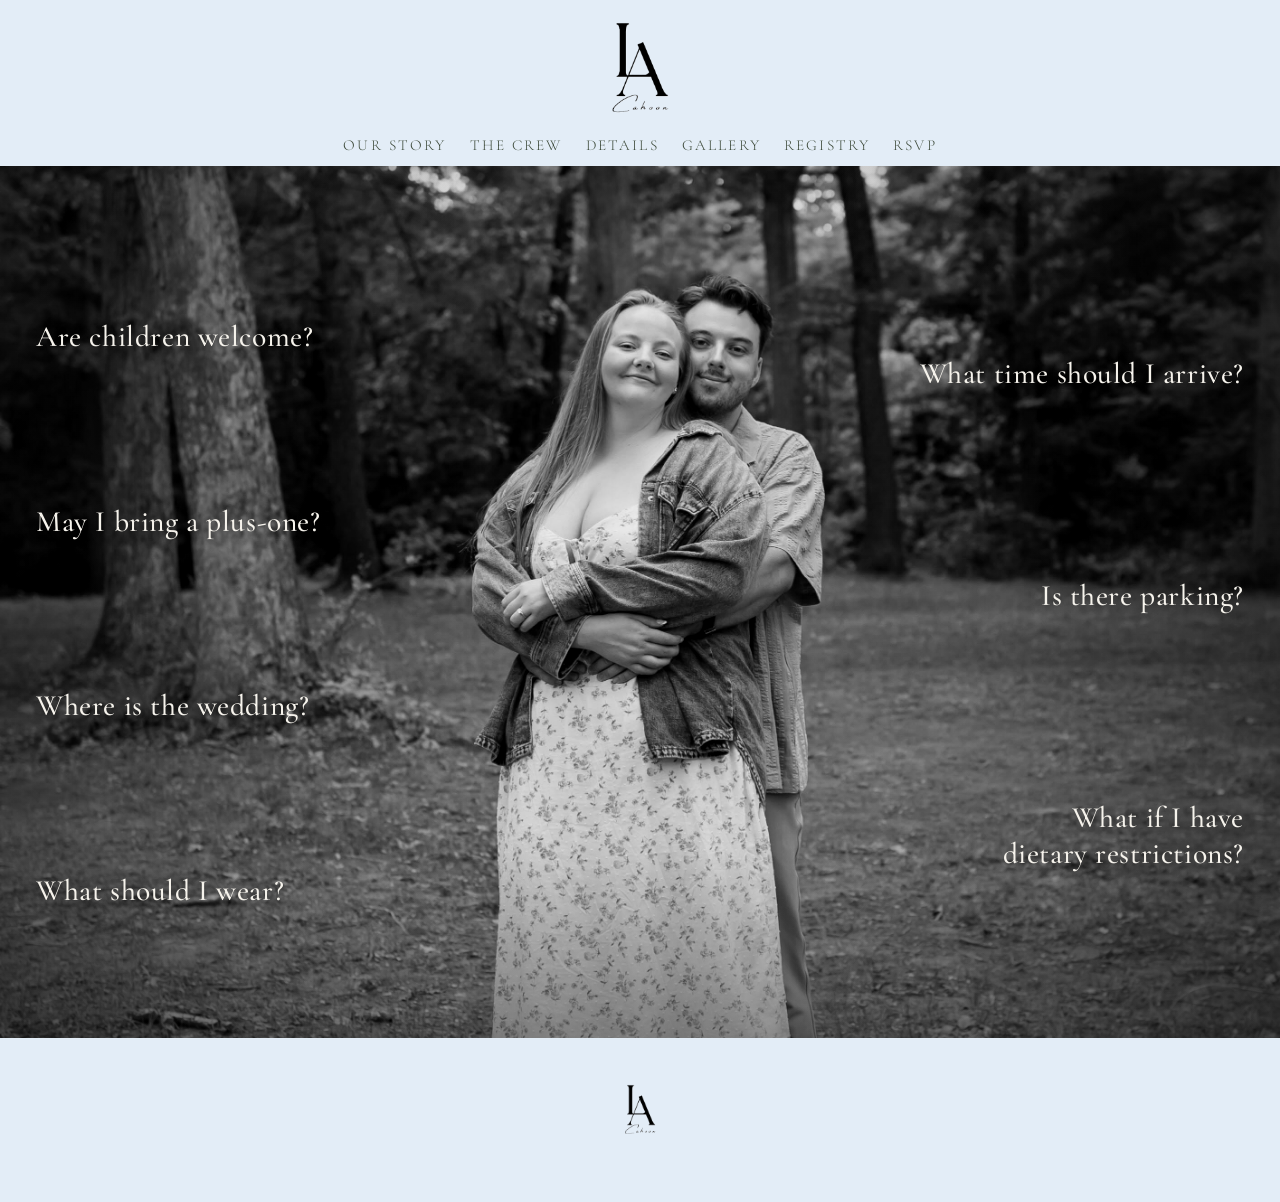
==== commit c1b86e3a: "bios and faq" ====
--- a/pages/FAQs.html
+++ b/pages/FAQs.html
@@ -11,9 +11,9 @@
   <link rel="preconnect" href="https://fonts.googleapis.com">
   <link rel="preconnect" href="https://fonts.gstatic.com" crossorigin>
   <link href="https://fonts.googleapis.com/css2?family=Cormorant+Garamond:ital,wght@0,400;0,500;0,600;1,400;1,500&family=Great+Vibes&family=Outfit:wght@300;400;500&display=swap" rel="stylesheet">
-  <link rel="stylesheet" href="../styles.css?v=67">
+  <link rel="stylesheet" href="../styles.css?v=112">
 </head>
-<body>
+<body class="is-faq">
   <a class="skip-link" href="#main">Skip to content</a>
   <header class="masthead" data-header>
     <a class="brand" href="home.html"><img src="../assets/images/Cahoon%20Logo.png" alt="Alyssa and Liam Cahoon"></a>
@@ -34,53 +34,63 @@
     </nav>
   </header>
 
-  <main id="main">
-    <section class="hero page-hero">
-      <p class="eyebrow">A few things to know</p>
-      <h1 class="hero-names">
-        <span class="hero-name">Questions</span>
-      </h1>
-      <div class="flourish flourish-sm" role="presentation"></div>
-    </section>
-
-    <section class="section faq">
-      <div class="faq-list">
-        <details class="faq-item reveal">
+  <main id="main" class="faq-page">
+    <div class="faq-photo" aria-hidden="true"></div>
+    <h1 class="visually-hidden">Questions</h1>
+    <div class="faq-spread">
+      <div class="faq-col faq-col-start">
+        <details class="faq-item">
           <summary>Are children welcome?</summary>
-          <p>We adore your little ones, and this will be an adults-only evening so that everyone — parents included — can stay out late. Thank you for understanding.</p>
+          <div class="faq-answer">
+            <p>Kids are welcome if they were named on the invitation. If you’re unsure, just check the envelope or send us a note and we’ll confirm.</p>
+          </div>
         </details>
-        <details class="faq-item reveal">
+        <details class="faq-item">
           <summary>May I bring a plus-one?</summary>
-          <p>Please check your invitation. If a guest is named with you, they are warmly invited. If you have a question, write us and we will sort it out together.</p>
+          <div class="faq-answer">
+            <p>Please check your invitation. If a guest is named with you, or it says plus-one, they are warmly invited. If you have a question, write us and we will sort it out together.</p>
+          </div>
         </details>
-        <details class="faq-item reveal">
+        <details class="faq-item">
           <summary>Where is the wedding?</summary>
-          <p>Ceremony and reception are at the Roger Williams Casino, 1000 Elmwood Avenue, in Roger Williams Park, Providence. The celebration is indoors in the historic casino, with the park just outside.</p>
+          <div class="faq-answer">
+            <p>Ceremony and reception are at the Roger Williams Casino, 1000 Elmwood Avenue, in Roger Williams Park, Providence. The celebration is indoors in the historic casino, with the park just outside.</p>
+          </div>
         </details>
-        <details class="faq-item reveal">
+        <details class="faq-item">
           <summary>What should I wear?</summary>
-          <p>Attire is cocktail / summer formal — think a warm June evening in a historic ballroom. Dresses, suits, and shoes you can dance in are all welcome. Please skip white or ivory, so Alyssa can be the only one in that color. Jackets are welcome but not required. The celebration is indoors, with park views just beyond the doors, so you will not need to dress for the weather.</p>
-        </details>
-        <details class="faq-item reveal">
-          <summary>What time should I arrive?</summary>
-          <p>The ceremony begins at 3:00. Please plan to be seated a little early so you can settle in before the processional. Cocktail hour follows at 4:00, and the reception runs from 5:00 to 10:00.</p>
-        </details>
-        <details class="faq-item reveal">
-          <summary>Is there parking?</summary>
-          <p>Yes. Parking is available at Roger Williams Park, a short walk from the Casino. We will share any extra notes about lots or drop-off as the day gets closer.</p>
-        </details>
-        <details class="faq-item reveal">
-          <summary>What if I have dietary restrictions?</summary>
-          <p>We will have vegetarian, vegan, and gluten-free options. Share any notes in your RSVP and we will take care of the rest.</p>
+          <div class="faq-answer">
+            <p>Attire is cocktail / summer formal — think a warm June evening in a historic ballroom. Dresses, suits, and shoes you can dance in are all welcome. Please avoid ivory and white so the maid of honor doesn’t have to “accidentally” spill red wine all over you before you are removed from the beautiful day celebrating Alyssa and Liam. Jackets are welcome but not required. The celebration is outdoor / indoor, with the park just beyond the doors.</p>
+          </div>
         </details>
       </div>
-    </section>
+      <div class="faq-col faq-col-end">
+        <details class="faq-item">
+          <summary>What time should I arrive?</summary>
+          <div class="faq-answer">
+            <p>The ceremony begins at 3:00. Please plan to be seated a little early so you can settle in before the processional. Cocktail hour follows at 4:00, and the reception runs from 5:30 to 10:00.</p>
+          </div>
+        </details>
+        <details class="faq-item">
+          <summary>Is there parking?</summary>
+          <div class="faq-answer">
+            <p>Yes. Parking is private for the venue. You will need to show an invitation or be on the guest list to be allowed in.</p>
+          </div>
+        </details>
+        <details class="faq-item">
+          <summary>What if I have dietary restrictions?</summary>
+          <div class="faq-answer">
+            <p>We will have vegetarian, vegan, and gluten-free options. Share any notes in your RSVP and we will take care of the rest.</p>
+          </div>
+        </details>
+      </div>
+    </div>
   </main>
 
   <footer class="site-footer">
     <a class="footer-logo" href="home.html"><img src="../assets/images/Cahoon%20Logo.png" alt="Alyssa and Liam Cahoon"></a>
   </footer>
 
-  <script src="../script.js"></script>
+  <script src="../script.js?v=3"></script>
 </body>
 </html>
--- a/styles.css
+++ b/styles.css
@@ -512,83 +512,207 @@
   gap: var(--space-md);
 }
 
+.story-title {
+  max-width: 24ch;
+  margin: 0 auto;
+  font-family: var(--font-display);
+  font-size: clamp(2.4rem, 7vw, 4.4rem);
+  font-weight: 700;
+  line-height: 1.05;
+  letter-spacing: 0.01em;
+  text-align: center;
+  text-wrap: balance;
+}
+
+.story-chapters {
+  display: grid;
+  gap: var(--space-xl);
+  width: min(calc(100% - 2.2rem), 78rem);
+  padding-top: var(--space-md);
+}
+
+.story-row {
+  display: grid;
+  grid-template-columns: minmax(0, 1fr) minmax(0, 42rem) minmax(0, 1fr);
+  align-items: center;
+  gap: var(--space-md);
+}
+
+.story-chapter {
+  grid-column: 2;
+  max-width: 42rem;
+  margin-inline: auto;
+  text-align: center;
+}
+
+.story-chapter h2 {
+  margin-bottom: var(--space-sm);
+  font-family: var(--font-display);
+  font-size: var(--fs-xl);
+  font-weight: 600;
+  line-height: 1.15;
+  letter-spacing: 0.02em;
+}
+
+.story-chapter p {
+  color: var(--color-ink-soft);
+  font-size: 1.16rem;
+}
+
+.story-photo {
+  --tilt: 0deg;
+  width: 100%;
+  max-width: 15.25rem;
+  margin: 0;
+  padding: 0.5rem 0.5rem 1.1rem;
+  background: var(--color-bg-elevated);
+  border: 1px solid var(--color-rule);
+  box-shadow: var(--shadow-soft);
+  transform: rotate(var(--tilt));
+  transition: transform 0.45s var(--ease);
+}
+
+.story-photo img {
+  width: 100%;
+  aspect-ratio: 3 / 4;
+  object-fit: cover;
+}
+
+.story-photo-wide {
+  max-width: 18.5rem;
+}
+
+.story-photo-wide img {
+  aspect-ratio: 4 / 3;
+}
+
+.story-photo-start {
+  grid-column: 1;
+  justify-self: center;
+  --tilt: -3deg;
+}
+
+.story-photo-end {
+  grid-column: 3;
+  justify-self: center;
+  --tilt: 2.6deg;
+}
+
+.story-row:nth-of-type(2) .story-photo-start { --tilt: 1.8deg; }
+.story-row:nth-of-type(2) .story-photo-end { --tilt: -2.2deg; }
+.story-row:nth-of-type(3) .story-photo-start { --tilt: -1.6deg; }
+.story-row:nth-of-type(3) .story-photo-end { --tilt: 2deg; }
+
+.story-photo:hover,
+.story-photo:focus-within {
+  transform: rotate(0deg) translateY(-0.3rem);
+}
+
+.story-coda {
+  max-width: 42rem;
+  margin-inline: auto;
+  text-align: center;
+}
+
+.story-coda .flourish {
+  margin-bottom: var(--space-md);
+}
+
+.story-coda p {
+  font-family: var(--font-display);
+  font-size: 1.2rem;
+  line-height: 1.6;
+  color: var(--color-ink);
+}
+
 .collage-section {
-  padding-top: 0.35rem;
-}
-
-.collage {
+  width: min(calc(100% - 1.6rem), 86rem);
+  padding-top: 4.5rem;
+}
+
+.scatter {
+  position: relative;
+  aspect-ratio: 20 / 31;
+}
+
+.scatter > * {
+  position: absolute;
+  left: var(--x);
+  top: var(--y);
+  width: var(--w);
+  margin: 0;
+  transform: rotate(var(--r, 0deg));
+  transition: transform 0.45s var(--ease);
+}
+
+.scrap-bare {
+  z-index: 1;
+  display: block;
+  height: auto;
+}
+
+.scrap-frame {
+  z-index: 3;
+  box-shadow: 0 16px 32px rgba(49, 65, 83, 0.26);
+}
+
+.scrap-frame img {
+  display: block;
+  width: 100%;
+  object-fit: cover;
+}
+
+.scrap-polaroid {
+  padding: 0.55rem 0.55rem 1.6rem;
+  background: var(--color-bg-elevated);
+  border: 1px solid var(--color-rule);
+}
+
+.scrap-polaroid img {
+  aspect-ratio: 3 / 4;
+}
+
+.scrap-strip {
+  z-index: 4;
+  padding: 0.35rem 0.35rem 1.1rem;
+  background: #1b222c;
+}
+
+.scrap-strip-frames {
   display: grid;
-  grid-template-columns: repeat(6, minmax(0, 1fr));
-  grid-auto-rows: 8.5rem;
-  gap: 0.65rem;
-}
-
-.collage-tile {
-  display: flex;
-  flex-direction: column;
-  min-width: 0;
-  overflow: hidden;
-  background: #000;
-  color: #ece8e0;
-}
-
-.collage-photo {
-  flex: 1 1 auto;
-  min-height: 5.5rem;
-  background: #000;
-}
-
-.collage-photo img {
-  width: 100%;
-  height: 100%;
-  object-fit: cover;
-}
-
-.collage-tile figcaption {
-  flex: 0 0 auto;
-  padding: 0.7rem 0.85rem 0.8rem;
-  background: #000;
-}
-
-.collage-tile h3 {
-  margin: 0;
-  font-family: var(--font-display);
-  font-size: 1.15rem;
-  font-weight: 500;
-  color: #f4efe6;
-}
-
-.collage-tile p {
-  margin: 0.3rem 0 0;
-  color: rgba(244, 239, 230, 0.68);
-  font-size: 0.82rem;
-  line-height: 1.45;
-}
-
-.collage-tile-lg {
-  grid-column: span 4;
-  grid-row: span 3;
-}
-
-.collage-tile-tall {
-  grid-column: span 2;
-  grid-row: span 3;
-}
-
-.collage-tile-wide {
-  grid-column: span 3;
-  grid-row: span 2;
-}
-
-.collage-tile-md,
-.collage-tile-sm {
-  grid-column: span 2;
-  grid-row: span 2;
-}
-
-.collage-tile-bar {
-  grid-column: span 6;
-  grid-row: span 2;
+  gap: 0.3rem;
+}
+
+.scrap-strip img {
+  aspect-ratio: 1 / 1;
+}
+
+.scatter > *:hover,
+.scatter > *:focus-within {
+  z-index: 6;
+  transform: rotate(0deg) scale(1.03);
+}
+
+.scatter > *:nth-child(1)  { --x: 1%;  --y: 2%;  --w: 36%;   --r: -3deg; }
+.scatter > *:nth-child(2)  { --x: 31%; --y: 12%; --w: 15%;   --r: 7deg; }
+.scatter > *:nth-child(3)  { --x: 50%; --y: 0%;  --w: 26%;   --r: 2.5deg; }
+.scatter > *:nth-child(4)  { --x: 79%; --y: 5%;  --w: 10%;   --r: -6deg; }
+.scatter > *:nth-child(5)  { --x: 4%;  --y: 58%; --w: 33%;   --r: -2.5deg; }
+.scatter > *:nth-child(6)  { --x: 2%;  --y: 30%; --w: 27%;   --r: 3deg; }
+.scatter > *:nth-child(7)  { --x: 26%; --y: 41%; --w: 16%;   --r: -8deg; }
+.scatter > *:nth-child(8)  { --x: 37%; --y: 29%; --w: 35%;   --r: -2deg; }
+.scatter > *:nth-child(9)  { --x: 76%; --y: 33%; --w: 14%;   --r: 6deg; }
+.scatter > *:nth-child(10) { --x: 43%; --y: 57%; --w: 25%;   --r: 4deg; }
+.scatter > *:nth-child(11) { --x: 2%;  --y: 81%; --w: 36%;   --r: -2deg; }
+.scatter > *:nth-child(12) { --x: 71%; --y: 59%; --w: 10.5%; --r: 5deg; }
+.scatter > *:nth-child(13) { --x: 52%; --y: 76%; --w: 27%;   --r: 3deg; }
+.scatter > *:nth-child(14) { --x: 83%; --y: 64%; --w: 15%;   --r: -7deg; }
+.scatter > *:nth-child(15) { --x: 33%; --y: 85%; --w: 16%;   --r: 5deg; }
+.scatter > *:nth-child(16) { --x: 81%; --y: 80%; --w: 10%;   --r: 4deg; }
+.scatter > *:nth-child(17) { --x: 83%; --y: 49%; --w: 15%;   --r: -6deg; }
+
+.is-crew .page-hero {
+  padding-top: 3rem;
 }
 
 .party-section {
@@ -672,12 +796,64 @@
 .party-card-photo img {
   width: 100%;
   height: 100%;
+  /* grid items get min-height: auto, which would clamp tall photos to their
+     intrinsic height and defeat object-fit cropping */
+  min-width: 0;
+  min-height: 0;
   object-fit: cover;
 }
 
 .party-card-photo img[src*="MOH.jpg"] {
   object-position: center 58%;
   transform: scale(1.38);
+}
+
+.party-card-photo img[src*="sam.jpg"] {
+  object-position: center 22%;
+}
+
+.party-card-photo img[src*="josh.jpg"] {
+  object-position: center 38%;
+}
+
+.party-card-photo img[src*="Logan.jpg"] {
+  object-position: center 55%;
+  transform: scale(1.55);
+  transform-origin: center 42%;
+}
+
+.party-card-photo img[src*="aidan.jpg"] {
+  object-position: center 34%;
+}
+
+.party-card-photo img[src*="ben.jpg"] {
+  object-position: 82% center;
+}
+
+.party-card-photo img[src*="breana.jpg"] {
+  object-position: 15% center;
+}
+
+.party-card-photo img[src*="colby.jpg"] {
+  object-position: center 28%;
+}
+
+.party-card-photo img[src*="jacob.jpg"] {
+  object-position: center top;
+  transform: scale(2);
+  transform-origin: 90% 4.3%;
+}
+
+.party-card-photo img[src*="kaliee.jpg"] {
+  object-position: center;
+  transform: scale(1.705);
+  transform-origin: 69.4% 94.8%;
+}
+
+.party-card-photo img[src*="mycka"] {
+  object-position: center 58%;
+  transform: scale(1.33);
+  transform-origin: right center;
 }
 
 .party-card:nth-child(6n + 1) .party-card-photo { background: #4b5e76; }
@@ -693,6 +869,7 @@
   display: grid;
   place-items: center;
   padding: 1.15rem 1.2rem;
+  overflow: auto;
   background: rgba(31, 69, 158, 0.92);
   opacity: 0;
   visibility: hidden;
@@ -702,9 +879,13 @@
 .party-card-overlay p {
   margin: 0;
   color: #e8eef8;
-  font-size: 0.95rem;
-  line-height: 1.55;
+  font-size: 0.92rem;
+  line-height: 1.5;
   text-align: center;
+}
+
+.party-card-overlay p + p {
+  margin-top: 0.7em;
 }
 
 .party-card:hover .party-card-overlay,
@@ -1142,7 +1323,7 @@
 
 .places-map-circle {
   position: relative;
-  width: min(26.5rem, 86vw);
+  width: min(36rem, 92vw);
   aspect-ratio: 1;
   border-radius: 50%;
   overflow: hidden;
@@ -1213,6 +1394,11 @@
   color: #e53935;
 }
 
+.place-tooltip-sm.leaflet-tooltip {
+  font-size: 0.78rem;
+  padding: 0.12rem 0.4rem;
+}
+
 .place-tooltip.leaflet-tooltip-right::before,
 .place-tooltip.leaflet-tooltip-left::before,
 .place-tooltip.leaflet-tooltip-top::before,
@@ -1224,7 +1410,19 @@
   display: grid;
   grid-template-columns: 1fr 1fr;
   gap: var(--space-md);
-  max-width: 48rem;
+  max-width: 54rem;
+  margin-inline: auto;
+}
+
+@media (min-width: 900px) {
+  .area-grid {
+    grid-template-columns: repeat(3, 1fr);
+    max-width: 70rem;
+  }
+}
+
+.area .section-lede {
+  max-width: 38rem;
   margin-inline: auto;
 }
 
@@ -1236,6 +1434,14 @@
   box-shadow: var(--shadow-soft);
 }
 
+.area-town {
+  margin: 0 0 0.35rem;
+  font-size: var(--fs-xs);
+  letter-spacing: 0.14em;
+  text-transform: uppercase;
+  color: var(--color-slate);
+}
+
 .area-card h3 {
   margin: 0 0 0.65rem;
   font-family: var(--font-display);
@@ -1246,6 +1452,10 @@
 .area-card p {
   margin: 0;
   color: var(--color-ink-soft);
+}
+
+.area-card .area-town {
+  margin: 0 0 0.35rem;
 }
 
 .places-map-credit {
@@ -1348,11 +1558,58 @@
   border-color: var(--color-gold-soft);
 }
 
+.form-row input:disabled {
+  opacity: 0.55;
+  cursor: not-allowed;
+}
+
 .form-row textarea {
   resize: vertical;
   min-height: 7rem;
 }
 
+.form-row textarea[name="song"] {
+  min-height: 3.6rem;
+}
+
+.lookup {
+  position: relative;
+}
+
+.lookup-list {
+  position: absolute;
+  top: calc(100% + 0.2rem);
+  left: 0;
+  right: 0;
+  z-index: 8;
+  max-height: 12.5rem;
+  margin: 0;
+  padding: 0.3rem 0;
+  overflow: auto;
+  list-style: none;
+  border: 1px solid rgba(243, 238, 227, 0.22);
+  border-radius: var(--radius-sm);
+  background: #fffdf8;
+  color: var(--color-ink);
+  box-shadow: var(--shadow-soft);
+}
+
+.lookup-option {
+  padding: 0.55rem 0.9rem;
+  cursor: pointer;
+}
+
+.lookup-option.is-active,
+.lookup-option:hover {
+  background: rgba(31, 69, 158, 0.1);
+}
+
+.lookup-empty {
+  padding: 0.6rem 0.9rem;
+  color: var(--color-ink-soft);
+  font-size: 0.92rem;
+}
+
 .form-status {
   margin: 0;
   font-size: var(--fs-sm);
@@ -1360,6 +1617,25 @@
 
 .form-status[data-tone="error"] {
   color: #e4c6c2;
+}
+
+.form-status[data-tone="notice"] {
+  color: var(--color-gold-soft);
+}
+
+.form-actions {
+  display: flex;
+  flex-wrap: wrap;
+  gap: 0.75rem;
+  align-items: center;
+}
+
+.rsvp-again {
+  display: none;
+}
+
+.rsvp-form.is-already .rsvp-again {
+  display: inline-block;
 }
 
 .btn {
@@ -1378,6 +1654,11 @@
   background: rgba(194, 203, 174, 0.14);
 }
 
+.btn:disabled {
+  opacity: 0.55;
+  cursor: wait;
+}
+
 /* ==========================================================================
    FAQ
    ========================================================================== */
@@ -1407,6 +1688,148 @@
   margin-top: 0.65rem;
 }
 
+body.is-faq {
+  background: #1b1d1f;
+}
+
+body.is-faq .masthead {
+  background: #e3edf7;
+}
+
+body.is-faq .site-footer {
+  position: relative;
+  z-index: 2;
+  margin-top: 0;
+  background: #e3edf7;
+}
+
+.faq-page {
+  position: relative;
+  isolation: isolate;
+  overflow: hidden;
+  min-height: max(calc(100vh - 8.5rem), calc(100vw * 2268 / 2830 - 12vw));
+}
+
+.faq-photo {
+  position: absolute;
+  inset: 0;
+  z-index: 0;
+  background:
+    url("assets/images/FAQ.jpg") center / 100% auto no-repeat;
+  background-position: center -12vw;
+  filter: grayscale(1) contrast(1.08) brightness(0.92);
+}
+
+.faq-photo::after {
+  content: "";
+  position: absolute;
+  inset: 0;
+  background:
+    linear-gradient(90deg, rgba(12, 14, 16, 0.42) 0%, rgba(12, 14, 16, 0.08) 26%, transparent 40%, transparent 60%, rgba(12, 14, 16, 0.08) 74%, rgba(12, 14, 16, 0.42) 100%),
+    linear-gradient(180deg, rgba(12, 14, 16, 0.12) 0%, transparent 18%, transparent 78%, rgba(12, 14, 16, 0.38) 100%);
+}
+
+.faq-spread {
+  position: relative;
+  z-index: 1;
+  display: grid;
+  grid-template-columns: minmax(0, 1fr) minmax(22rem, 38%) minmax(0, 1fr);
+  align-items: stretch;
+  gap: 1rem 2.5rem;
+  width: 100%;
+  min-height: max(calc(100vh - 8.5rem), calc(100vw * 2268 / 2830 - 12vw));
+  margin-inline: auto;
+  padding: 4.5rem 2.25rem 3rem;
+}
+
+.faq-col {
+  display: flex;
+  flex-direction: column;
+  justify-content: space-evenly;
+  gap: 4.25rem;
+  min-height: 100%;
+}
+
+.faq-col-start {
+  grid-column: 1;
+  align-items: start;
+  text-align: left;
+}
+
+.faq-col-end {
+  grid-column: 3;
+  align-items: end;
+  text-align: right;
+}
+
+.is-faq .faq-item {
+  position: relative;
+  width: min(100%, 22rem);
+  padding: 0;
+  border: 0;
+}
+
+.is-faq .faq-item summary {
+  display: inline-block;
+  max-width: 100%;
+  color: #f6f3ec;
+  font-size: clamp(1.35rem, 2.4vw, 1.85rem);
+  font-weight: 500;
+  line-height: 1.2;
+  letter-spacing: 0.02em;
+  text-wrap: balance;
+  text-shadow: 0 2px 16px rgba(0, 0, 0, 0.45);
+  transition: transform 0.4s var(--ease), text-shadow 0.4s var(--ease);
+}
+
+.faq-col-start .faq-item summary {
+  transform-origin: left center;
+}
+
+.faq-col-end .faq-item summary {
+  transform-origin: right center;
+}
+
+.is-faq .faq-item:hover summary,
+.is-faq .faq-item:focus-within summary,
+.is-faq .faq-item[open] summary {
+  transform: scale(1.08);
+  text-shadow: 0 8px 28px rgba(0, 0, 0, 0.55);
+}
+
+.is-faq .faq-answer {
+  display: grid;
+  grid-template-rows: 0fr;
+  margin-top: 0;
+  transition: grid-template-rows 0.42s var(--ease), margin-top 0.42s var(--ease);
+}
+
+.is-faq .faq-item[open] .faq-answer {
+  grid-template-rows: 1fr;
+  margin-top: 0.7rem;
+}
+
+.is-faq .faq-answer > p {
+  overflow: hidden;
+  margin: 0;
+  padding: 0.85rem 1rem;
+  border: 1px solid rgba(255, 253, 248, 0.18);
+  background: rgba(255, 253, 248, 0.94);
+  box-shadow: var(--shadow-soft);
+  color: var(--color-ink);
+  font-size: 0.95rem;
+  line-height: 1.55;
+  text-align: left;
+}
+
+.faq-col-start .faq-answer > p {
+  border-radius: 0.85rem 0.2rem 0.85rem 0.85rem;
+}
+
+.faq-col-end .faq-answer > p {
+  border-radius: 0.2rem 0.85rem 0.85rem 0.85rem;
+}
+
 /* ==========================================================================
    Footer
    ========================================================================== */
@@ -1447,6 +1870,19 @@
 @keyframes rise {
   to {
     opacity: 1;
+    transform: none;
+  }
+}
+
+@media (prefers-reduced-motion: reduce) {
+  .is-faq .faq-item summary,
+  .is-faq .faq-answer {
+    transition: none;
+  }
+
+  .is-faq .faq-item:hover summary,
+  .is-faq .faq-item:focus-within summary,
+  .is-faq .faq-item[open] summary {
     transform: none;
   }
 }
@@ -1466,25 +1902,77 @@
     grid-template-columns: 1fr;
   }
 
-  .collage {
+  .faq-spread {
+    grid-template-columns: 1fr;
+    min-height: 0;
+    padding: 2.5rem 0 6rem;
+  }
+
+  .faq-col {
+    gap: 2.4rem;
+    min-height: 0;
+  }
+
+  .faq-col-start,
+  .faq-col-end {
+    grid-column: 1;
+    align-items: center;
+    text-align: center;
+  }
+
+  .is-faq .faq-item {
+    width: min(100%, 28rem);
+  }
+
+  .faq-col-start .faq-item summary,
+  .faq-col-end .faq-item summary {
+    transform-origin: center;
+  }
+
+  .faq-photo {
+    background-position: center -8vw;
+  }
+
+  .story-row {
     grid-template-columns: repeat(2, minmax(0, 1fr));
-    grid-auto-rows: 9rem;
-  }
-
-  .collage-tile-lg,
-  .collage-tile-wide,
-  .collage-tile-bar {
-    grid-column: span 2;
-    grid-row: span 2;
-  }
-
-  .collage-tile-tall,
-  .collage-tile-md,
-  .collage-tile-sm {
-    grid-column: span 1;
-    grid-row: span 2;
-  }
-
+    gap: var(--space-md) var(--space-sm);
+  }
+
+  .story-chapter {
+    grid-column: 1 / -1;
+    grid-row: 1;
+  }
+
+  .story-photo-start {
+    grid-column: 1;
+    grid-row: 2;
+  }
+
+  .story-photo-end {
+    grid-column: 2;
+    grid-row: 2;
+  }
+}
+
+@media (max-width: 760px) {
+  .scatter {
+    position: static;
+    aspect-ratio: auto;
+    display: flex;
+    flex-wrap: wrap;
+    align-items: center;
+    justify-content: center;
+  }
+
+  .scatter > * {
+    position: static;
+    width: var(--mw);
+    margin: -0.35rem;
+  }
+
+  .scrap-bare { --mw: 56%; }
+  .scrap-polaroid { --mw: 38%; }
+  .scrap-strip { --mw: 25%; }
 }
 
 @media (max-width: 1120px) {
@@ -1564,7 +2052,10 @@
 }
 
 @media (prefers-reduced-motion: reduce) {
-  .party-card-overlay {
+  .party-card-overlay,
+  .story-photo,
+  .scrap-bare,
+  .scrap-frame {
     transition: none;
   }
 
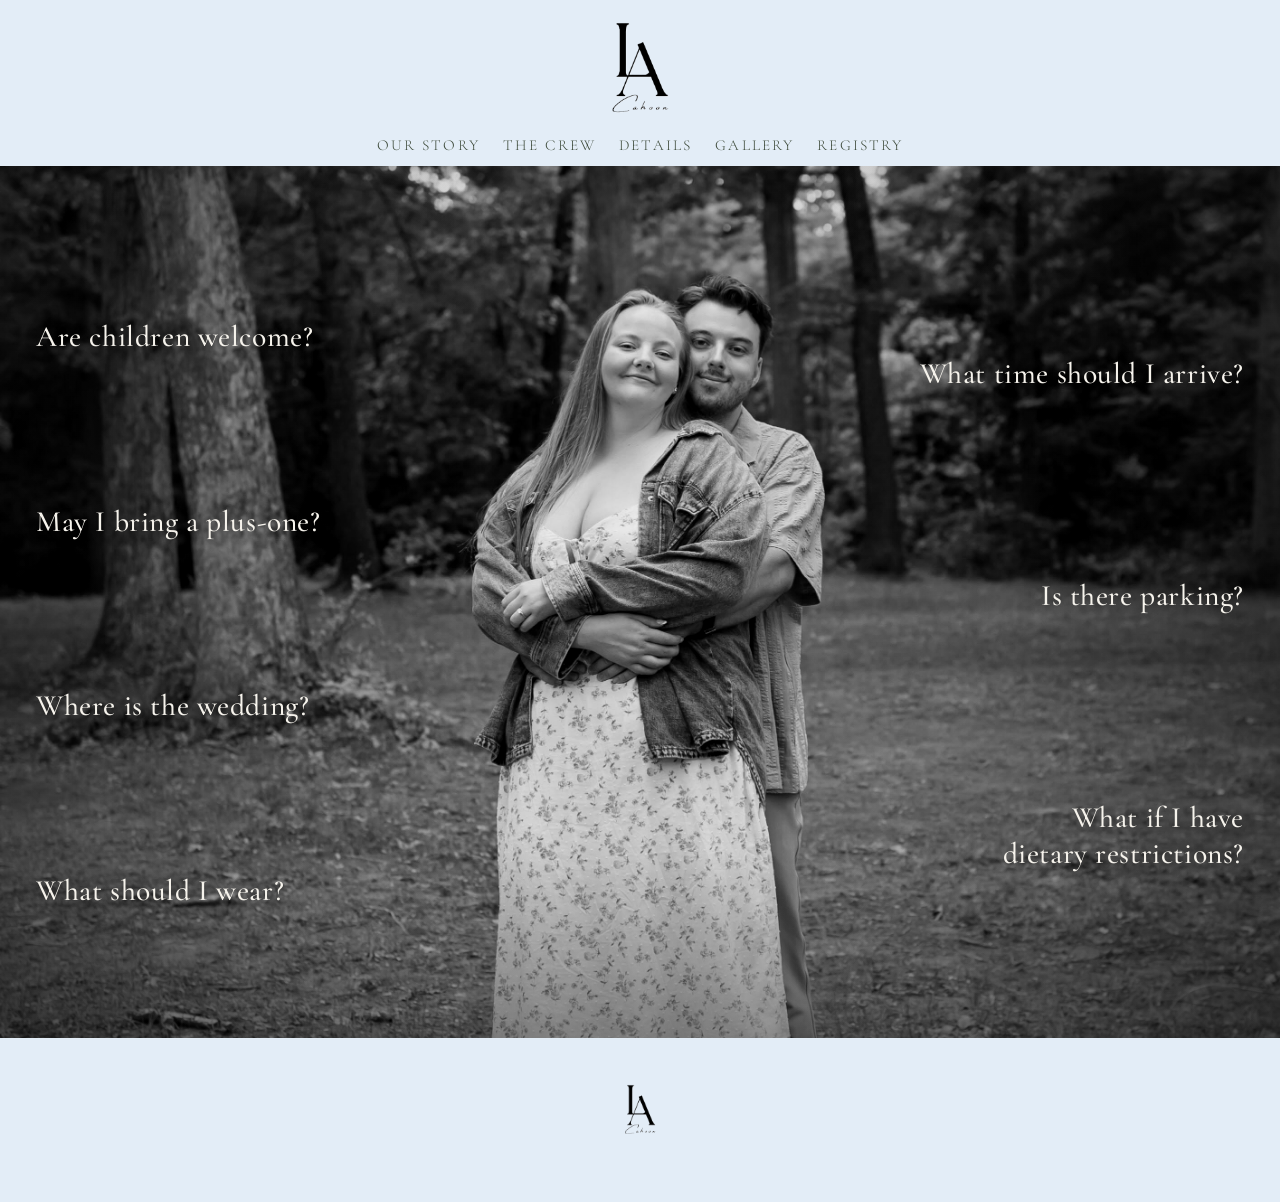
==== commit 2b426e0a: "Alyssa Edits" ====
--- a/pages/FAQs.html
+++ b/pages/FAQs.html
@@ -29,7 +29,9 @@
         <li><a href="gallery.html">Gallery</a></li>
         <li><a href="registry.html">Registry</a></li>
         <li><a href="FAQs.html">FAQ</a></li>
+        <!-- RSVP: uncomment when invitations go out
         <li><a href="rsvp.html">RSVP</a></li>
+        -->
       </ul>
     </nav>
   </header>
@@ -42,25 +44,25 @@
         <details class="faq-item">
           <summary>Are children welcome?</summary>
           <div class="faq-answer">
-            <p>Kids are welcome if they were named on the invitation. If you’re unsure, just check the envelope or send us a note and we’ll confirm.</p>
+            <p>Children will be there, but primarily children who are part of the wedding party. If they aren’t on the invitation, they most likely are not invited — but feel free to reach out with any questions.</p>
           </div>
         </details>
         <details class="faq-item">
           <summary>May I bring a plus-one?</summary>
           <div class="faq-answer">
-            <p>Please check your invitation. If a guest is named with you, or it says plus-one, they are warmly invited. If you have a question, write us and we will sort it out together.</p>
+            <p>We are not giving plus-ones due to a strict capacity rule for our venue. If your partner isn’t addressed on the invitation, they are most likely not invited.</p>
           </div>
         </details>
         <details class="faq-item">
           <summary>Where is the wedding?</summary>
           <div class="faq-answer">
-            <p>Ceremony and reception are at the Roger Williams Casino, 1000 Elmwood Avenue, in Roger Williams Park, Providence. The celebration is indoors in the historic casino, with the park just outside.</p>
+            <p>Reception is at the Casino House in Roger Williams Park, 1000 Elmwood Avenue, Providence, from 5:00 to 10:00. Ceremony details and the rest of the day’s timeline will follow with your formal invitation.</p>
           </div>
         </details>
         <details class="faq-item">
           <summary>What should I wear?</summary>
           <div class="faq-answer">
-            <p>Attire is cocktail / summer formal — think a warm June evening in a historic ballroom. Dresses, suits, and shoes you can dance in are all welcome. Please avoid ivory and white so the maid of honor doesn’t have to “accidentally” spill red wine all over you before you are removed from the beautiful day celebrating Alyssa and Liam. Jackets are welcome but not required. The celebration is outdoor / indoor, with the park just beyond the doors.</p>
+            <p>Semi-Formal: knee-length, midi-length, or slip dresses for women, and tailored suits or blazers with dress pants for men. Colors should match the season avoiding jeans, sneakers, or overly casual wear. We would prefer jackets for the men; they can come off at any point. Please avoid ivory and white so the maid of honor doesn’t have to “accidentally” spill red wine all over you before you are removed from the beautiful day celebrating Alyssa and Liam. The celebration is outdoor / indoor, with the park just beyond the doors.</p>
           </div>
         </details>
       </div>
@@ -68,7 +70,7 @@
         <details class="faq-item">
           <summary>What time should I arrive?</summary>
           <div class="faq-answer">
-            <p>The ceremony begins at 3:00. Please plan to be seated a little early so you can settle in before the processional. Cocktail hour follows at 4:00, and the reception runs from 5:30 to 10:00.</p>
+            <p>Please start arriving an hour to a half hour before the start time so you can settle in. Reception is from 5:00 to 10:00. Ceremony timing will follow with your formal invitation.</p>
           </div>
         </details>
         <details class="faq-item">
@@ -80,7 +82,7 @@
         <details class="faq-item">
           <summary>What if I have dietary restrictions?</summary>
           <div class="faq-answer">
-            <p>We will have vegetarian, vegan, and gluten-free options. Share any notes in your RSVP and we will take care of the rest.</p>
+            <p>Accommodations will be made based off of requests. Please make a note of any restrictions in your RSVP so we can provide proper accommodations.</p>
           </div>
         </details>
       </div>
--- a/styles.css
+++ b/styles.css
@@ -559,6 +559,10 @@
   font-size: 1.16rem;
 }
 
+.story-chapter p + p {
+  margin-top: 0.9em;
+}
+
 .story-photo {
   --tilt: 0deg;
   width: 100%;
@@ -578,6 +582,14 @@
   object-fit: cover;
 }
 
+.story-photo img[src*="proposal1.jpg"] {
+  object-position: center 42%;
+}
+
+.story-photo img[src*="proposal.jpg"] {
+  object-position: center 38%;
+}
+
 .story-photo-wide {
   max-width: 18.5rem;
 }
@@ -625,91 +637,106 @@
   color: var(--color-ink);
 }
 
-.collage-section {
-  width: min(calc(100% - 1.6rem), 86rem);
-  padding-top: 4.5rem;
-}
-
-.scatter {
-  position: relative;
-  aspect-ratio: 20 / 31;
-}
-
-.scatter > * {
-  position: absolute;
-  left: var(--x);
-  top: var(--y);
-  width: var(--w);
+.gallery-section {
+  width: min(calc(100% - 2rem), 64rem);
+  padding-block: 1.1rem 3rem;
+}
+
+.gallery-mosaic {
+  display: grid;
+  gap: 0.85rem;
+}
+
+.gallery-block {
+  display: grid;
+  grid-template-columns: 1.65fr 1fr;
+  grid-template-rows: repeat(3, minmax(0, 1fr));
+  gap: 0.85rem;
+  height: 52rem;
+}
+
+.gallery-block-flip {
+  grid-template-columns: 1fr 1.65fr;
+}
+
+.gallery-block-tall {
+  grid-template-rows: repeat(4, minmax(0, 1fr));
+  height: 64rem;
+}
+
+.gallery-block-pair {
+  grid-template-rows: repeat(2, minmax(0, 1fr));
+}
+
+.gallery-block:has(img[data-photo="ice skating.jpg"]) {
+  grid-template-rows: 0.85fr 0.85fr 1.4fr;
+  height: 56rem;
+}
+
+.gallery-block-flip:has(img[data-photo="Picture60.jpg"]) {
+  grid-template-rows: 0.75fr 1.2fr 1.2fr;
+  height: 58rem;
+}
+
+.gallery-block figure {
   margin: 0;
-  transform: rotate(var(--r, 0deg));
-  transition: transform 0.45s var(--ease);
-}
-
-.scrap-bare {
-  z-index: 1;
-  display: block;
-  height: auto;
-}
-
-.scrap-frame {
-  z-index: 3;
-  box-shadow: 0 16px 32px rgba(49, 65, 83, 0.26);
-}
-
-.scrap-frame img {
+  min-width: 0;
+  min-height: 0;
+  overflow: hidden;
+  border-radius: 0.85rem;
+}
+
+.gallery-hero {
+  grid-column: 1;
+  grid-row: 1 / -1;
+}
+
+.gallery-block-flip .gallery-hero {
+  grid-column: 2;
+}
+
+.gallery-block img {
   display: block;
   width: 100%;
+  height: 100%;
   object-fit: cover;
-}
-
-.scrap-polaroid {
-  padding: 0.55rem 0.55rem 1.6rem;
-  background: var(--color-bg-elevated);
-  border: 1px solid var(--color-rule);
-}
-
-.scrap-polaroid img {
-  aspect-ratio: 3 / 4;
-}
-
-.scrap-strip {
-  z-index: 4;
-  padding: 0.35rem 0.35rem 1.1rem;
-  background: #1b222c;
-}
-
-.scrap-strip-frames {
-  display: grid;
-  gap: 0.3rem;
-}
-
-.scrap-strip img {
-  aspect-ratio: 1 / 1;
-}
-
-.scatter > *:hover,
-.scatter > *:focus-within {
-  z-index: 6;
-  transform: rotate(0deg) scale(1.03);
-}
-
-.scatter > *:nth-child(1)  { --x: 1%;  --y: 2%;  --w: 36%;   --r: -3deg; }
-.scatter > *:nth-child(2)  { --x: 31%; --y: 12%; --w: 15%;   --r: 7deg; }
-.scatter > *:nth-child(3)  { --x: 50%; --y: 0%;  --w: 26%;   --r: 2.5deg; }
-.scatter > *:nth-child(4)  { --x: 79%; --y: 5%;  --w: 10%;   --r: -6deg; }
-.scatter > *:nth-child(5)  { --x: 4%;  --y: 58%; --w: 33%;   --r: -2.5deg; }
-.scatter > *:nth-child(6)  { --x: 2%;  --y: 30%; --w: 27%;   --r: 3deg; }
-.scatter > *:nth-child(7)  { --x: 26%; --y: 41%; --w: 16%;   --r: -8deg; }
-.scatter > *:nth-child(8)  { --x: 37%; --y: 29%; --w: 35%;   --r: -2deg; }
-.scatter > *:nth-child(9)  { --x: 76%; --y: 33%; --w: 14%;   --r: 6deg; }
-.scatter > *:nth-child(10) { --x: 43%; --y: 57%; --w: 25%;   --r: 4deg; }
-.scatter > *:nth-child(11) { --x: 2%;  --y: 81%; --w: 36%;   --r: -2deg; }
-.scatter > *:nth-child(12) { --x: 71%; --y: 59%; --w: 10.5%; --r: 5deg; }
-.scatter > *:nth-child(13) { --x: 52%; --y: 76%; --w: 27%;   --r: 3deg; }
-.scatter > *:nth-child(14) { --x: 83%; --y: 64%; --w: 15%;   --r: -7deg; }
-.scatter > *:nth-child(15) { --x: 33%; --y: 85%; --w: 16%;   --r: 5deg; }
-.scatter > *:nth-child(16) { --x: 81%; --y: 80%; --w: 10%;   --r: 4deg; }
-.scatter > *:nth-child(17) { --x: 83%; --y: 49%; --w: 15%;   --r: -6deg; }
+  object-position: center 35%;
+}
+
+.gallery-block img[data-photo="1.jpg"] { object-position: center 78%; }
+.gallery-block img[data-photo="2.jpg"] { object-position: center 36%; }
+.gallery-block img[data-photo="3.jpg"] { object-position: center 36%; }
+.gallery-block img[data-photo="4.jpg"] { object-position: center 30%; }
+.gallery-block img[data-photo="5.jpg"] { object-position: center 32%; }
+.gallery-block img[data-photo="6.jpg"] { object-position: 42% 38%; }
+.gallery-block img[data-photo="7.jpg"] { object-position: center 46%; }
+.gallery-block img[data-photo="8.jpg"] { object-position: center 28%; }
+.gallery-block img[data-photo="9.jpg"] { object-position: center 36%; }
+.gallery-block img[data-photo="10.jpg"],
+.gallery-block img[data-photo="12.jpg"],
+.gallery-block img[data-photo="15.jpg"],
+.gallery-block img[data-photo="20.jpg"],
+.gallery-block img[data-photo="pumpkin.jpg"] { object-position: center center; }
+.gallery-block img[data-photo="11.jpg"] { object-position: 62% 58%; }
+.gallery-block img[data-photo="13.jpg"] { object-position: center 68%; }
+.gallery-block img[data-photo="14.jpg"] { object-position: center 28%; }
+.gallery-block img[data-photo="16.jpg"] { object-position: center 34%; }
+.gallery-block img[data-photo="17.jpg"] { object-position: center 30%; }
+.gallery-block img[data-photo="18.jpg"] { object-position: center 52%; }
+.gallery-block img[data-photo="19.jpg"] { object-position: center 32%; }
+.gallery-block img[data-photo="21.jpg"] { object-position: center 58%; }
+.gallery-block img[data-photo="22.jpg"] { object-position: center 50%; }
+.gallery-block img[data-photo="23.jpg"] { object-position: center 40%; }
+.gallery-block img[data-photo="hiking.jpg"] { object-position: center 38%; }
+.gallery-block img[data-photo="ice skating.jpg"] { object-position: 38% 42%; }
+.gallery-block img[data-photo="forehead.jpg"] { object-position: center 35%; }
+.gallery-block img[data-photo="Picture57.jpg"] { object-position: 40% 70%; }
+.gallery-block img[data-photo="Picture58.jpg"] { object-position: 52% 78%; }
+.gallery-block img[data-photo="Picture60.jpg"] { object-position: 46% 40%; }
+.gallery-block img[data-photo="Picture61.jpg"] { object-position: 44% 42%; }
+.gallery-block img[data-photo="Picture63.jpg"] { object-position: 42% 48%; }
+.gallery-block img[data-photo="Picture64.jpg"] { object-position: 48% 16%; }
+.gallery-block img[data-photo="Picture75.jpg"] { object-position: 18% 42%; }
 
 .is-crew .page-hero {
   padding-top: 3rem;
@@ -824,6 +851,10 @@
 
 .party-card-photo img[src*="aidan.jpg"] {
   object-position: center 34%;
+}
+
+.party-card-photo img[src*="grace.png"] {
+  object-position: center 28%;
 }
 
 .party-card-photo img[src*="ben.jpg"] {
@@ -985,12 +1016,65 @@
 }
 
 .day-attire {
-  max-width: 32rem;
+  max-width: 40rem;
+  margin: 0 auto 0.2rem;
+  text-align: center;
+  color: var(--color-ink-soft);
+  font-size: 0.95rem;
+  line-height: 1.55;
+}
+
+.day-note {
+  max-width: 34rem;
   margin: 0 auto 1.75rem;
   text-align: center;
   color: var(--color-ink-soft);
   font-size: 0.95rem;
   line-height: 1.5;
+}
+
+.day-feature {
+  display: grid;
+  gap: 1.6rem;
+  margin: 1.75rem 0 0;
+}
+
+.day-feature img {
+  width: 100%;
+  aspect-ratio: 16 / 9;
+  object-fit: cover;
+  box-shadow: var(--shadow-soft);
+}
+
+.day-feature-copy {
+  max-width: 38rem;
+  margin-inline: auto;
+  text-align: center;
+}
+
+.day-feature-copy h2 {
+  margin-bottom: 0.35rem;
+  font-family: var(--font-display);
+  font-size: clamp(1.7rem, 3.2vw, 2.35rem);
+  font-weight: 500;
+  letter-spacing: 0.04em;
+}
+
+.day-feature-time {
+  margin-bottom: 0.85rem;
+  color: var(--color-ink);
+  font-family: var(--font-display);
+  font-size: 1.35rem;
+  font-weight: 500;
+  letter-spacing: 0.12em;
+}
+
+.day-feature-copy p {
+  color: var(--color-ink-soft);
+}
+
+.day-feature-copy .detail-meta {
+  margin-top: 0.85rem;
 }
 
 .day-timeline {
@@ -1467,6 +1551,139 @@
 
 .places-map-credit a {
   color: inherit;
+}
+
+html:has(body.is-registry) {
+  height: 100%;
+  overflow: hidden;
+}
+
+body.is-registry {
+  height: 100dvh;
+  overflow-x: hidden;
+  overflow-y: auto;
+  display: flex;
+  flex-direction: column;
+}
+
+body.is-registry main {
+  flex: 1 1 auto;
+  min-height: 0;
+  display: flex;
+  flex-direction: column;
+  justify-content: center;
+}
+
+.is-registry .page-hero {
+  padding: 0.2rem 1.25rem 0.35rem;
+}
+
+.is-registry .page-hero .hero-names {
+  font-size: clamp(2.1rem, 5vw, 3.2rem);
+}
+
+.is-registry .flourish {
+  margin-top: 0.5rem;
+}
+
+.is-registry .section.registry {
+  padding-block: 0.35rem 0.6rem;
+}
+
+.is-registry .section-heading {
+  margin-bottom: 0.85rem;
+}
+
+.is-registry .section-lede {
+  margin-top: 0;
+}
+
+.is-registry .site-footer {
+  padding: 0.45rem 1.25rem 0.8rem;
+}
+
+.is-registry .footer-logo img {
+  height: clamp(3rem, 6vw, 4rem);
+}
+
+.registry-grid {
+  display: grid;
+  grid-template-columns: repeat(2, minmax(0, 1fr));
+  gap: 1rem;
+  max-width: 46rem;
+  margin: 0 auto;
+}
+
+.registry-card {
+  display: grid;
+  gap: 0.4rem;
+  padding: 1.25rem 1.2rem 1.15rem;
+  background: var(--color-bg-elevated);
+  border: 1px solid var(--color-rule);
+  box-shadow: var(--shadow-soft);
+  text-align: center;
+  text-decoration: none;
+  transition: transform 0.4s var(--ease), box-shadow 0.4s var(--ease);
+}
+
+.registry-card:hover,
+.registry-card:focus-visible {
+  transform: translateY(-0.25rem);
+  box-shadow: 0 26px 48px rgba(75, 94, 118, 0.16);
+}
+
+.registry-store {
+  margin: 0;
+  color: var(--color-slate);
+  font-size: var(--fs-xs);
+  letter-spacing: 0.16em;
+  text-transform: uppercase;
+}
+
+.registry-card h2 {
+  margin: 0;
+  font-family: var(--font-display);
+  font-size: var(--fs-lg);
+  font-weight: 500;
+}
+
+.registry-card p {
+  margin: 0;
+  color: var(--color-ink-soft);
+  font-size: 0.95rem;
+}
+
+.registry-go {
+  margin-top: 0.3rem;
+  color: var(--color-slate);
+  font-size: var(--fs-xs);
+  letter-spacing: 0.14em;
+  text-transform: uppercase;
+}
+
+@media (max-width: 560px) {
+  .registry-grid {
+    grid-template-columns: 1fr;
+    gap: 0.65rem;
+  }
+
+  .is-registry .registry-card {
+    padding: 0.85rem 1rem 0.8rem;
+  }
+}
+
+@media (max-height: 760px) {
+  .is-registry .page-hero {
+    padding-block: 0;
+  }
+
+  .is-registry .page-hero .hero-names {
+    font-size: clamp(1.85rem, 4.2vw, 2.5rem);
+  }
+
+  .is-registry .section.registry {
+    padding-block: 0.2rem 0.35rem;
+  }
 }
 
 .registry-list {
@@ -1952,27 +2169,40 @@
     grid-column: 2;
     grid-row: 2;
   }
+
 }
 
 @media (max-width: 760px) {
-  .scatter {
-    position: static;
-    aspect-ratio: auto;
-    display: flex;
-    flex-wrap: wrap;
-    align-items: center;
-    justify-content: center;
-  }
-
-  .scatter > * {
-    position: static;
-    width: var(--mw);
-    margin: -0.35rem;
-  }
-
-  .scrap-bare { --mw: 56%; }
-  .scrap-polaroid { --mw: 38%; }
-  .scrap-strip { --mw: 25%; }
+  .gallery-block,
+  .gallery-block-flip,
+  .gallery-block-tall,
+  .gallery-block-pair {
+    grid-template-columns: 1fr 1fr 1fr;
+    grid-template-rows: auto;
+    height: auto;
+    min-height: 0;
+  }
+
+  .gallery-block-pair {
+    grid-template-columns: 1fr 1fr;
+  }
+
+  .gallery-block:has(img[data-photo="ice skating.jpg"]),
+  .gallery-block-flip:has(img[data-photo="Picture60.jpg"]) {
+    height: auto;
+    grid-template-rows: auto;
+  }
+
+  .gallery-hero,
+  .gallery-block-flip .gallery-hero {
+    grid-column: 1 / -1;
+    grid-row: auto;
+    aspect-ratio: 4 / 5;
+  }
+
+  .gallery-tile {
+    aspect-ratio: 1;
+  }
 }
 
 @media (max-width: 1120px) {
@@ -2054,8 +2284,7 @@
 @media (prefers-reduced-motion: reduce) {
   .party-card-overlay,
   .story-photo,
-  .scrap-bare,
-  .scrap-frame {
+  .gallery-block img {
     transition: none;
   }
 
@@ -2101,6 +2330,11 @@
   background: #e3edf7;
 }
 
+.is-home .masthead {
+  padding-top: 0.85rem;
+  padding-bottom: 0.35rem;
+}
+
 .masthead .brand {
   position: relative;
   z-index: 1;
@@ -2147,6 +2381,10 @@
   position: absolute;
   top: 1rem;
   right: 1rem;
+}
+
+.is-home .masthead .nav-toggle {
+  top: 0.85rem;
 }
 
 .masthead .site-nav {
@@ -2192,12 +2430,120 @@
   color: inherit;
 }
 
-.is-home .feature-photo {
+.home-invite {
+  text-align: center;
+  padding: 3.25rem 1.25rem 1.25rem;
+}
+
+.home-names {
+  display: grid;
+  gap: 0.35rem;
+  margin: 0;
+  font-family: var(--font-display);
+  font-size: clamp(2.4rem, 6.2vw, 4.1rem);
+  font-weight: 500;
+  letter-spacing: 0.12em;
+  text-transform: uppercase;
+  line-height: 1.1;
+}
+
+.home-and {
+  font-family: var(--font-display);
+  font-size: clamp(1rem, 2.2vw, 1.25rem);
+  font-style: italic;
+  letter-spacing: 0.12em;
+}
+
+.home-date {
+  margin: 2.1rem 0 0;
+  font-family: var(--font-script);
+  font-size: clamp(1.85rem, 4.2vw, 2.7rem);
+}
+
+.home-place {
+  margin: 0.7rem 0 0;
+  color: var(--color-ink-soft);
+  font-size: 0.82rem;
+  letter-spacing: 0.24em;
+  text-transform: uppercase;
+}
+
+.is-home .home-spread {
   position: relative;
   z-index: 4;
-  width: min(84vw, 56rem);
-  max-width: calc(100% - 2rem);
-  margin: 0.85rem auto 1.5rem;
+  display: grid;
+  grid-template-columns: minmax(9rem, 14rem) minmax(0, 42rem) minmax(9rem, 14rem);
+  align-items: center;
+  justify-content: center;
+  gap: 2.75rem 2.25rem;
+  width: min(calc(100% - 2.5rem), 74rem);
+  margin: 2rem auto 2.5rem;
+}
+
+.is-home .home-spread-lower {
+  grid-template-columns: repeat(3, minmax(0, 15.5rem));
+  margin: 3.75rem auto 5rem;
+  gap: 3rem 2.5rem;
+}
+
+.is-home .home-shot {
+  margin: 0;
+  padding: 0.55rem 0.55rem 1.4rem;
+  background: var(--color-bg-elevated);
+  box-shadow: var(--shadow-soft);
+  transform: rotate(var(--tilt, 0deg));
+  transition: transform 0.45s var(--ease);
+}
+
+.is-home .home-shot-side {
+  aspect-ratio: 3 / 4;
+}
+
+.is-home .home-shot-hero {
+  aspect-ratio: auto;
+  padding: 0;
+  background: none;
+}
+
+.is-home .home-shot-side:hover,
+.is-home .home-shot-side:focus-within {
+  transform: rotate(0deg) translateY(-0.3rem);
+}
+
+.is-home .home-shot-side img {
+  display: block;
+  width: 100%;
+  aspect-ratio: 3 / 4;
+  object-fit: cover;
+  object-position: center 32%;
+}
+
+.is-home .home-shot-a { --tilt: -4deg; }
+.is-home .home-shot-b { --tilt: 3.4deg; }
+.is-home .home-shot-c { --tilt: 2.8deg; }
+.is-home .home-shot-d { --tilt: -2.2deg; }
+.is-home .home-shot-e { --tilt: 3.6deg; }
+
+.is-home .home-shot img[data-photo="save-ring"] { object-position: 42% 38%; }
+.is-home .home-shot img[data-photo="save-faces"] { object-position: 58% 32%; }
+.is-home .home-shot img[data-photo="save-tulips"] { object-position: center 62%; }
+.is-home .home-shot img[data-photo="save-hands"] { object-position: center 48%; }
+.is-home .home-shot img[data-photo="save-windmill"] { object-position: center 52%; }
+
+.is-home .home-shot-hero {
+  transform: none;
+}
+
+.is-home .home-shot-hero img {
+  display: block;
+  width: 100%;
+  height: auto;
+  object-fit: contain;
+  object-position: center center;
+  box-shadow:
+    0 2px 4px rgba(49, 65, 83, 0.08),
+    0 18px 28px rgba(49, 65, 83, 0.12),
+    0 40px 70px rgba(49, 65, 83, 0.18);
 }
 
 .is-home .countdown {
@@ -2207,7 +2553,7 @@
   gap: 0.85rem;
   width: 100%;
   max-width: none;
-  margin: 0 auto 3.5rem;
+  margin: 2.15rem auto 0;
 }
 
 .is-home .countdown-item {
@@ -2236,15 +2582,30 @@
   font-size: 0.52rem;
 }
 
-.is-home .feature-photo img {
-  width: 100%;
-  height: auto;
-  object-fit: contain;
-  object-position: center top;
-  box-shadow:
-    0 2px 4px rgba(49, 65, 83, 0.08),
-    0 18px 28px rgba(49, 65, 83, 0.12),
-    0 40px 70px rgba(49, 65, 83, 0.18);
+@media (max-width: 900px) {
+  .is-home .home-spread {
+    grid-template-columns: 1fr 1fr;
+    gap: 1.6rem 1.1rem;
+    margin-top: 1.75rem;
+  }
+
+  .is-home .home-shot-hero {
+    grid-column: 1 / -1;
+    order: -1;
+  }
+
+  .is-home .home-spread-lower {
+    grid-template-columns: 1fr 1fr 1fr;
+    gap: 1.2rem;
+    margin: 2.5rem auto 3.5rem;
+  }
+}
+
+@media (max-width: 640px) {
+  .is-home .home-spread-lower {
+    grid-template-columns: 1fr;
+    max-width: 18rem;
+  }
 }
 
 @media (max-width: 1120px) {
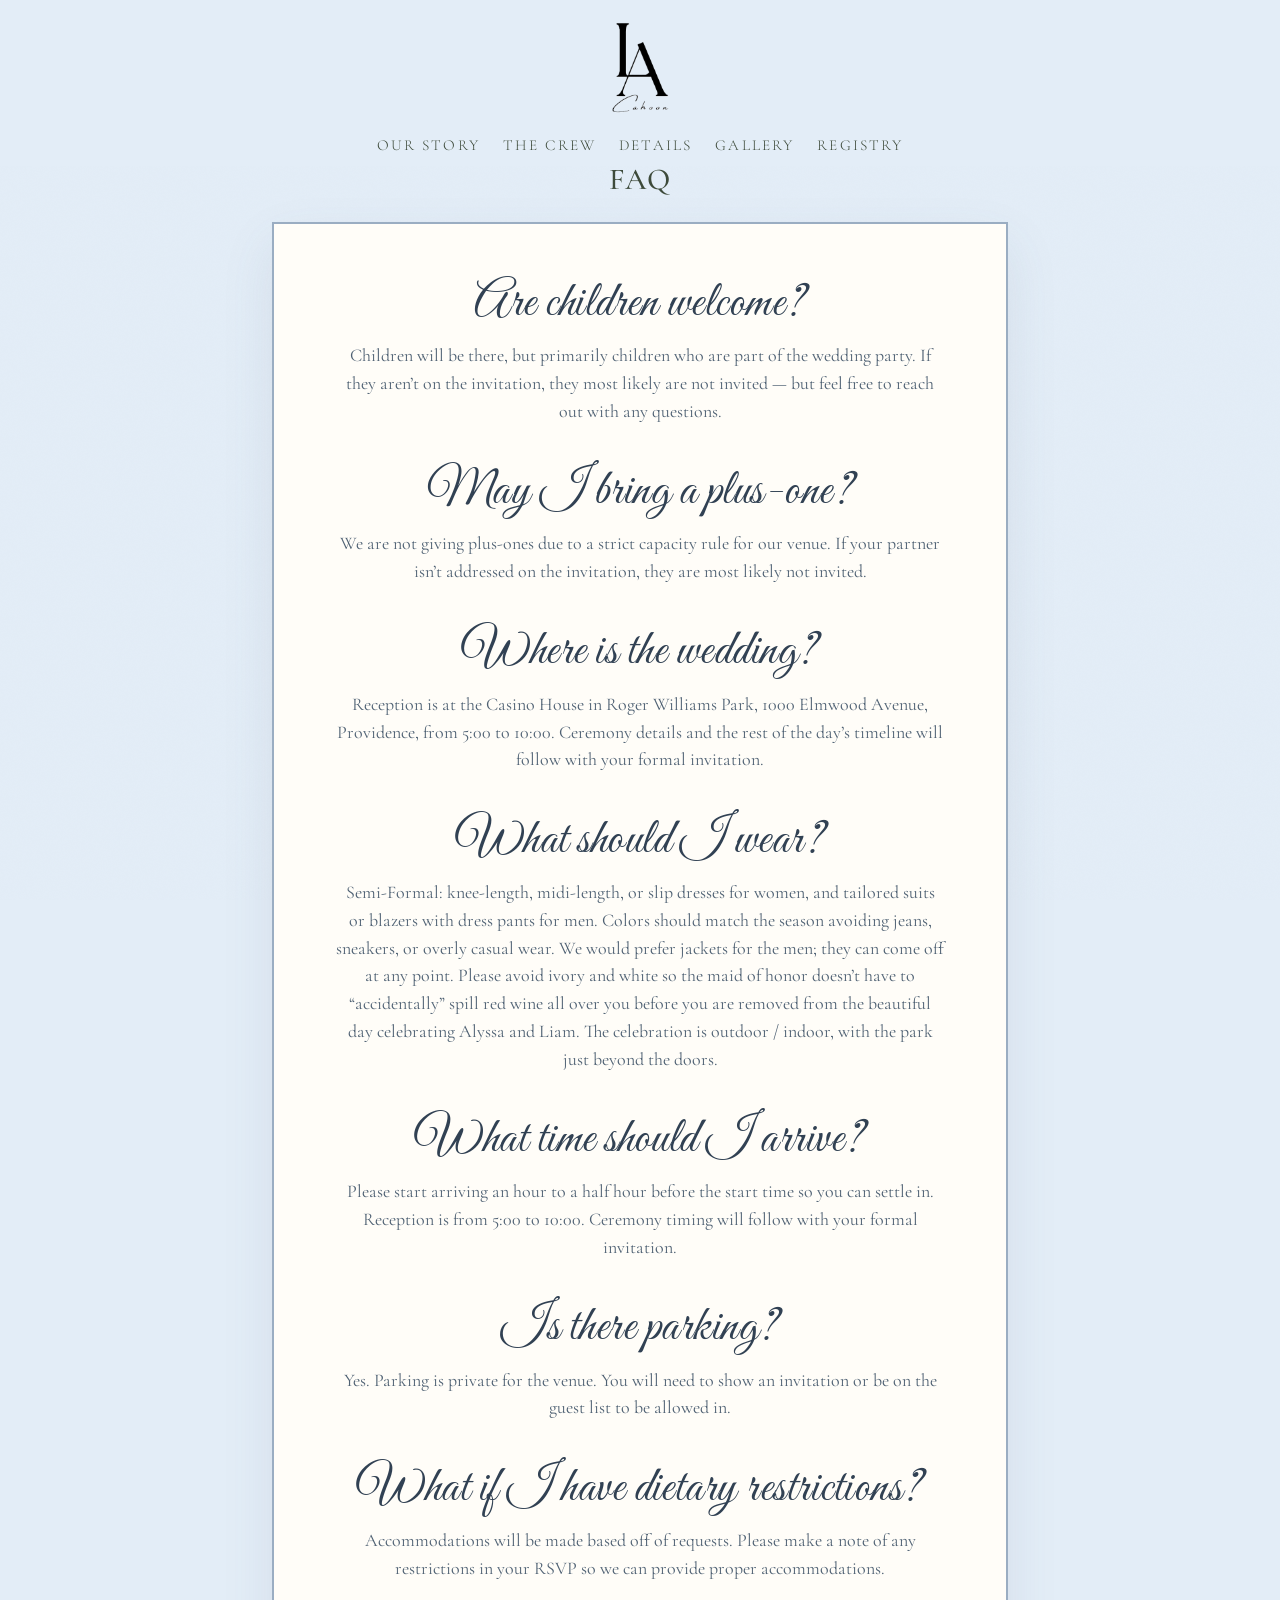
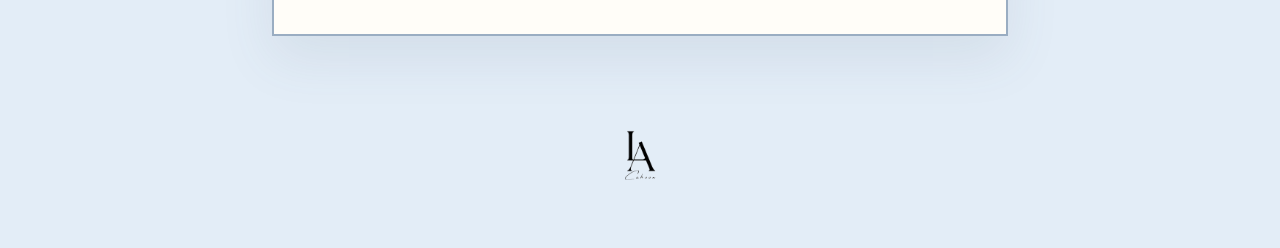
==== commit 52e2ed9f: "faq changes" ====
--- a/pages/FAQs.html
+++ b/pages/FAQs.html
@@ -11,7 +11,7 @@
   <link rel="preconnect" href="https://fonts.googleapis.com">
   <link rel="preconnect" href="https://fonts.gstatic.com" crossorigin>
   <link href="https://fonts.googleapis.com/css2?family=Cormorant+Garamond:ital,wght@0,400;0,500;0,600;1,400;1,500&family=Great+Vibes&family=Outfit:wght@300;400;500&display=swap" rel="stylesheet">
-  <link rel="stylesheet" href="../styles.css?v=112">
+  <link rel="stylesheet" href="../styles.css?v=146">
 </head>
 <body class="is-faq">
   <a class="skip-link" href="#main">Skip to content</a>
@@ -36,57 +36,45 @@
     </nav>
   </header>
 
-  <main id="main" class="faq-page">
-    <div class="faq-photo" aria-hidden="true"></div>
-    <h1 class="visually-hidden">Questions</h1>
-    <div class="faq-spread">
-      <div class="faq-col faq-col-start">
-        <details class="faq-item">
-          <summary>Are children welcome?</summary>
-          <div class="faq-answer">
-            <p>Children will be there, but primarily children who are part of the wedding party. If they aren’t on the invitation, they most likely are not invited — but feel free to reach out with any questions.</p>
-          </div>
-        </details>
-        <details class="faq-item">
-          <summary>May I bring a plus-one?</summary>
-          <div class="faq-answer">
-            <p>We are not giving plus-ones due to a strict capacity rule for our venue. If your partner isn’t addressed on the invitation, they are most likely not invited.</p>
-          </div>
-        </details>
-        <details class="faq-item">
-          <summary>Where is the wedding?</summary>
-          <div class="faq-answer">
-            <p>Reception is at the Casino House in Roger Williams Park, 1000 Elmwood Avenue, Providence, from 5:00 to 10:00. Ceremony details and the rest of the day’s timeline will follow with your formal invitation.</p>
-          </div>
-        </details>
-        <details class="faq-item">
-          <summary>What should I wear?</summary>
-          <div class="faq-answer">
-            <p>Semi-Formal: knee-length, midi-length, or slip dresses for women, and tailored suits or blazers with dress pants for men. Colors should match the season avoiding jeans, sneakers, or overly casual wear. We would prefer jackets for the men; they can come off at any point. Please avoid ivory and white so the maid of honor doesn’t have to “accidentally” spill red wine all over you before you are removed from the beautiful day celebrating Alyssa and Liam. The celebration is outdoor / indoor, with the park just beyond the doors.</p>
-          </div>
-        </details>
+  <main id="main">
+    <section class="hero page-hero page-hero-compact">
+      <h1 class="hero-names">
+        <span class="hero-name">FAQ</span>
+      </h1>
+    </section>
+
+    <section class="section faq-section">
+      <div class="faq-card">
+        <article class="faq-entry">
+          <h2>Are children welcome?</h2>
+          <p>Children will be there, but primarily children who are part of the wedding party. If they aren’t on the invitation, they most likely are not invited — but feel free to reach out with any questions.</p>
+        </article>
+        <article class="faq-entry">
+          <h2>May I bring a plus-one?</h2>
+          <p>We are not giving plus-ones due to a strict capacity rule for our venue. If your partner isn’t addressed on the invitation, they are most likely not invited.</p>
+        </article>
+        <article class="faq-entry">
+          <h2>Where is the wedding?</h2>
+          <p>Reception is at the Casino House in Roger Williams Park, 1000 Elmwood Avenue, Providence, from 5:00 to 10:00. Ceremony details and the rest of the day’s timeline will follow with your formal invitation.</p>
+        </article>
+        <article class="faq-entry">
+          <h2>What should I wear?</h2>
+          <p>Semi-Formal: knee-length, midi-length, or slip dresses for women, and tailored suits or blazers with dress pants for men. Colors should match the season avoiding jeans, sneakers, or overly casual wear. We would prefer jackets for the men; they can come off at any point. Please avoid ivory and white so the maid of honor doesn’t have to “accidentally” spill red wine all over you before you are removed from the beautiful day celebrating Alyssa and Liam. The celebration is outdoor / indoor, with the park just beyond the doors.</p>
+        </article>
+        <article class="faq-entry">
+          <h2>What time should I arrive?</h2>
+          <p>Please start arriving an hour to a half hour before the start time so you can settle in. Reception is from 5:00 to 10:00. Ceremony timing will follow with your formal invitation.</p>
+        </article>
+        <article class="faq-entry">
+          <h2>Is there parking?</h2>
+          <p>Yes. Parking is private for the venue. You will need to show an invitation or be on the guest list to be allowed in.</p>
+        </article>
+        <article class="faq-entry">
+          <h2>What if I have dietary restrictions?</h2>
+          <p>Accommodations will be made based off of requests. Please make a note of any restrictions in your RSVP so we can provide proper accommodations.</p>
+        </article>
       </div>
-      <div class="faq-col faq-col-end">
-        <details class="faq-item">
-          <summary>What time should I arrive?</summary>
-          <div class="faq-answer">
-            <p>Please start arriving an hour to a half hour before the start time so you can settle in. Reception is from 5:00 to 10:00. Ceremony timing will follow with your formal invitation.</p>
-          </div>
-        </details>
-        <details class="faq-item">
-          <summary>Is there parking?</summary>
-          <div class="faq-answer">
-            <p>Yes. Parking is private for the venue. You will need to show an invitation or be on the guest list to be allowed in.</p>
-          </div>
-        </details>
-        <details class="faq-item">
-          <summary>What if I have dietary restrictions?</summary>
-          <div class="faq-answer">
-            <p>Accommodations will be made based off of requests. Please make a note of any restrictions in your RSVP so we can provide proper accommodations.</p>
-          </div>
-        </details>
-      </div>
-    </div>
+    </section>
   </main>
 
   <footer class="site-footer">
--- a/styles.css
+++ b/styles.css
@@ -985,8 +985,7 @@
 .story-card p,
 .detail-card p,
 .travel-card p,
-.timeline-item p,
-.faq-item p {
+.timeline-item p {
   color: var(--color-ink-soft);
 }
 
@@ -1880,171 +1879,47 @@
    FAQ
    ========================================================================== */
 
-.faq-list {
-  max-width: var(--width-narrow);
+.section.faq-section {
+  padding-top: var(--space-md);
+  padding-bottom: var(--space-lg);
+}
+
+.faq-card {
+  width: min(100%, 46rem);
   margin-inline: auto;
-}
-
-.faq-item {
-  padding: 1rem 0;
-  border-bottom: 1px solid var(--color-rule);
-}
-
-.faq-item summary {
-  cursor: pointer;
-  font-family: var(--font-display);
-  font-size: 1.25rem;
-  list-style: none;
-}
-
-.faq-item summary::-webkit-details-marker {
-  display: none;
-}
-
-.faq-item p {
-  margin-top: 0.65rem;
-}
-
-body.is-faq {
-  background: #1b1d1f;
-}
-
-body.is-faq .masthead {
-  background: #e3edf7;
-}
-
-body.is-faq .site-footer {
-  position: relative;
-  z-index: 2;
-  margin-top: 0;
-  background: #e3edf7;
-}
-
-.faq-page {
-  position: relative;
-  isolation: isolate;
-  overflow: hidden;
-  min-height: max(calc(100vh - 8.5rem), calc(100vw * 2268 / 2830 - 12vw));
-}
-
-.faq-photo {
-  position: absolute;
-  inset: 0;
-  z-index: 0;
-  background:
-    url("assets/images/FAQ.jpg") center / 100% auto no-repeat;
-  background-position: center -12vw;
-  filter: grayscale(1) contrast(1.08) brightness(0.92);
-}
-
-.faq-photo::after {
-  content: "";
-  position: absolute;
-  inset: 0;
-  background:
-    linear-gradient(90deg, rgba(12, 14, 16, 0.42) 0%, rgba(12, 14, 16, 0.08) 26%, transparent 40%, transparent 60%, rgba(12, 14, 16, 0.08) 74%, rgba(12, 14, 16, 0.42) 100%),
-    linear-gradient(180deg, rgba(12, 14, 16, 0.12) 0%, transparent 18%, transparent 78%, rgba(12, 14, 16, 0.38) 100%);
-}
-
-.faq-spread {
-  position: relative;
-  z-index: 1;
-  display: grid;
-  grid-template-columns: minmax(0, 1fr) minmax(22rem, 38%) minmax(0, 1fr);
-  align-items: stretch;
-  gap: 1rem 2.5rem;
-  width: 100%;
-  min-height: max(calc(100vh - 8.5rem), calc(100vw * 2268 / 2830 - 12vw));
-  margin-inline: auto;
-  padding: 4.5rem 2.25rem 3rem;
-}
-
-.faq-col {
-  display: flex;
-  flex-direction: column;
-  justify-content: space-evenly;
-  gap: 4.25rem;
-  min-height: 100%;
-}
-
-.faq-col-start {
-  grid-column: 1;
-  align-items: start;
-  text-align: left;
-}
-
-.faq-col-end {
-  grid-column: 3;
-  align-items: end;
-  text-align: right;
-}
-
-.is-faq .faq-item {
-  position: relative;
-  width: min(100%, 22rem);
-  padding: 0;
-  border: 0;
-}
-
-.is-faq .faq-item summary {
-  display: inline-block;
-  max-width: 100%;
-  color: #f6f3ec;
-  font-size: clamp(1.35rem, 2.4vw, 1.85rem);
-  font-weight: 500;
+  padding: clamp(2rem, 4vw, 3.4rem) clamp(1.4rem, 4.5vw, 3.6rem) clamp(2.2rem, 4vw, 3.6rem);
+  background: var(--color-bg-elevated);
+  border: 2px solid var(--color-dusty);
+  box-shadow: var(--shadow-soft);
+}
+
+.faq-entry {
+  text-align: center;
+}
+
+.faq-entry + .faq-entry {
+  margin-top: clamp(1.6rem, 3vw, 2.35rem);
+}
+
+.faq-entry h2 {
+  margin: 0 0 0.55rem;
+  color: var(--color-ink);
+  font-family: var(--font-script);
+  font-size: clamp(2rem, 4.6vw, 3.05rem);
+  font-weight: 400;
   line-height: 1.2;
-  letter-spacing: 0.02em;
+  letter-spacing: 0.01em;
   text-wrap: balance;
-  text-shadow: 0 2px 16px rgba(0, 0, 0, 0.45);
-  transition: transform 0.4s var(--ease), text-shadow 0.4s var(--ease);
-}
-
-.faq-col-start .faq-item summary {
-  transform-origin: left center;
-}
-
-.faq-col-end .faq-item summary {
-  transform-origin: right center;
-}
-
-.is-faq .faq-item:hover summary,
-.is-faq .faq-item:focus-within summary,
-.is-faq .faq-item[open] summary {
-  transform: scale(1.08);
-  text-shadow: 0 8px 28px rgba(0, 0, 0, 0.55);
-}
-
-.is-faq .faq-answer {
-  display: grid;
-  grid-template-rows: 0fr;
-  margin-top: 0;
-  transition: grid-template-rows 0.42s var(--ease), margin-top 0.42s var(--ease);
-}
-
-.is-faq .faq-item[open] .faq-answer {
-  grid-template-rows: 1fr;
-  margin-top: 0.7rem;
-}
-
-.is-faq .faq-answer > p {
-  overflow: hidden;
-  margin: 0;
-  padding: 0.85rem 1rem;
-  border: 1px solid rgba(255, 253, 248, 0.18);
-  background: rgba(255, 253, 248, 0.94);
-  box-shadow: var(--shadow-soft);
-  color: var(--color-ink);
-  font-size: 0.95rem;
+}
+
+.faq-entry p {
+  max-width: 38rem;
+  margin: 0 auto;
+  color: var(--color-ink-soft);
+  font-family: var(--font-display);
+  font-size: clamp(0.98rem, 1.4vw, 1.12rem);
+  font-weight: 400;
   line-height: 1.55;
-  text-align: left;
-}
-
-.faq-col-start .faq-answer > p {
-  border-radius: 0.85rem 0.2rem 0.85rem 0.85rem;
-}
-
-.faq-col-end .faq-answer > p {
-  border-radius: 0.2rem 0.85rem 0.85rem 0.85rem;
 }
 
 /* ==========================================================================
@@ -2087,19 +1962,6 @@
 @keyframes rise {
   to {
     opacity: 1;
-    transform: none;
-  }
-}
-
-@media (prefers-reduced-motion: reduce) {
-  .is-faq .faq-item summary,
-  .is-faq .faq-answer {
-    transition: none;
-  }
-
-  .is-faq .faq-item:hover summary,
-  .is-faq .faq-item:focus-within summary,
-  .is-faq .faq-item[open] summary {
     transform: none;
   }
 }
@@ -2117,37 +1979,6 @@
   .party-grid-ushers,
   .form-split {
     grid-template-columns: 1fr;
-  }
-
-  .faq-spread {
-    grid-template-columns: 1fr;
-    min-height: 0;
-    padding: 2.5rem 0 6rem;
-  }
-
-  .faq-col {
-    gap: 2.4rem;
-    min-height: 0;
-  }
-
-  .faq-col-start,
-  .faq-col-end {
-    grid-column: 1;
-    align-items: center;
-    text-align: center;
-  }
-
-  .is-faq .faq-item {
-    width: min(100%, 28rem);
-  }
-
-  .faq-col-start .faq-item summary,
-  .faq-col-end .faq-item summary {
-    transform-origin: center;
-  }
-
-  .faq-photo {
-    background-position: center -8vw;
   }
 
   .story-row {
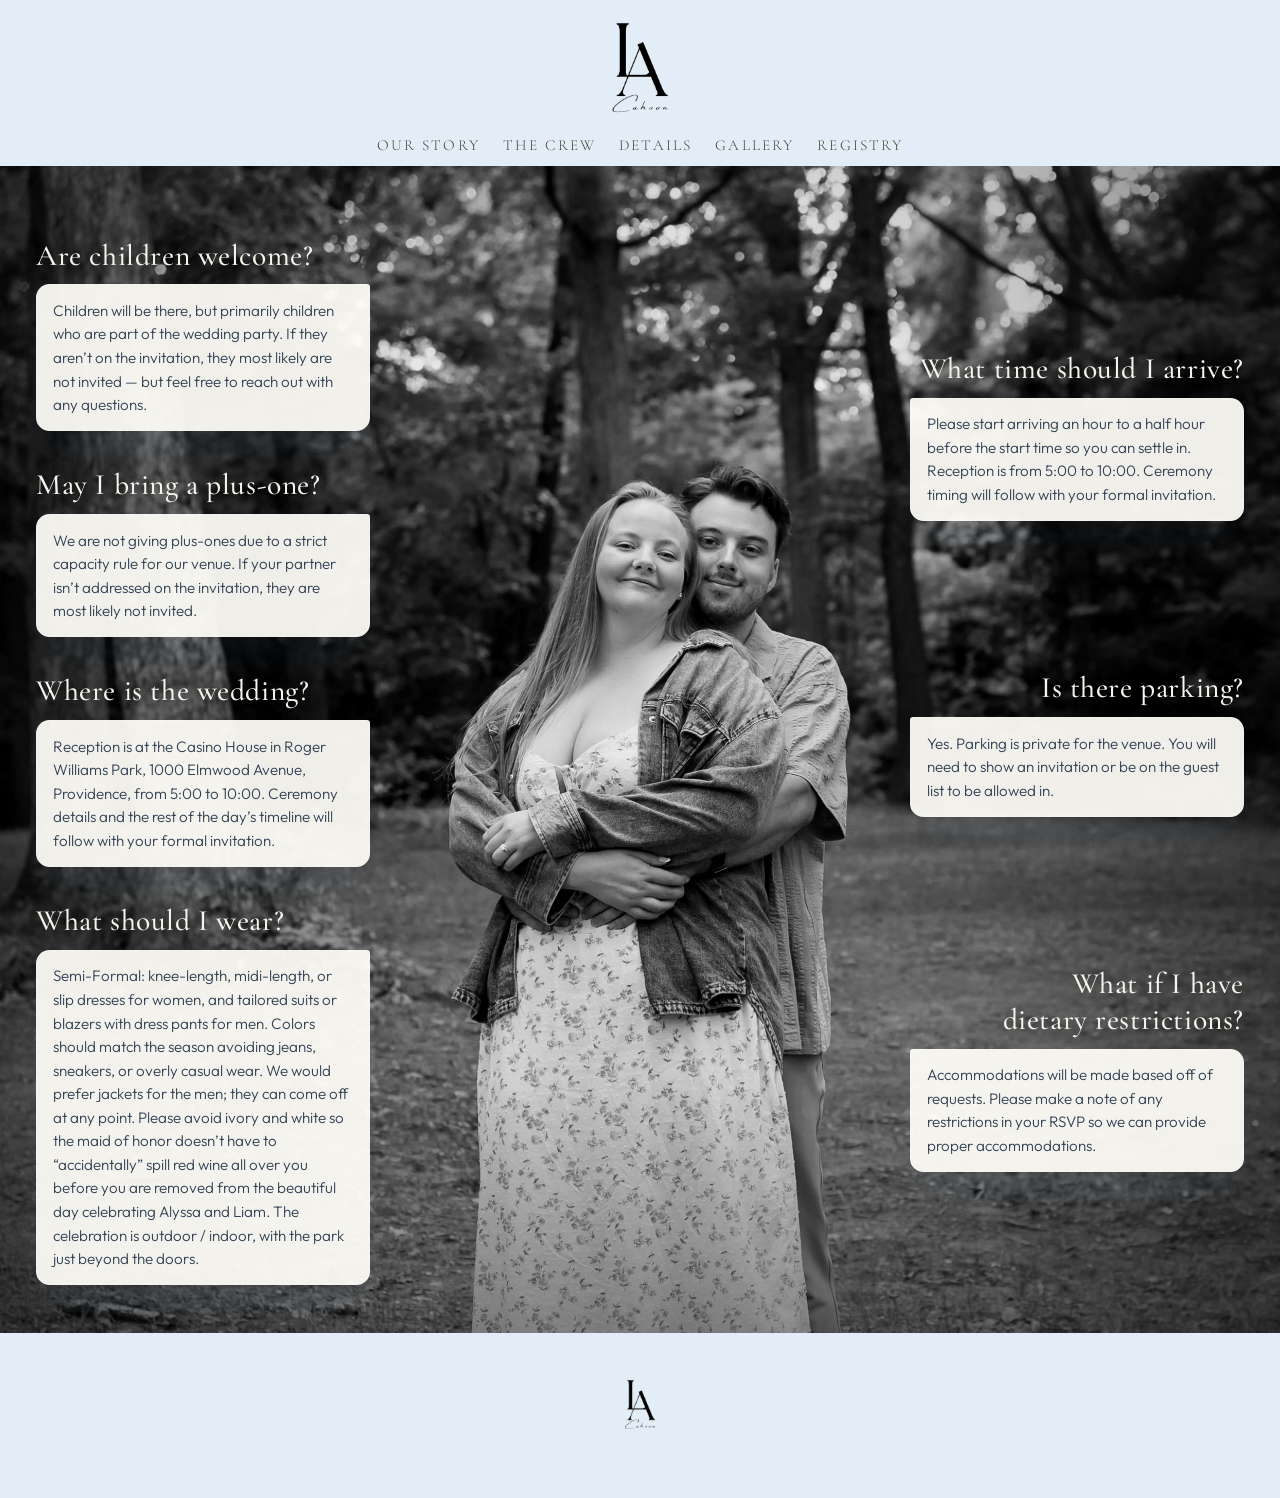
==== commit bf3f1d32: "changes" ====
--- a/pages/FAQs.html
+++ b/pages/FAQs.html
@@ -11,7 +11,7 @@
   <link rel="preconnect" href="https://fonts.googleapis.com">
   <link rel="preconnect" href="https://fonts.gstatic.com" crossorigin>
   <link href="https://fonts.googleapis.com/css2?family=Cormorant+Garamond:ital,wght@0,400;0,500;0,600;1,400;1,500&family=Great+Vibes&family=Outfit:wght@300;400;500&display=swap" rel="stylesheet">
-  <link rel="stylesheet" href="../styles.css?v=146">
+  <link rel="stylesheet" href="../styles.css?v=155">
 </head>
 <body class="is-faq">
   <a class="skip-link" href="#main">Skip to content</a>
@@ -36,45 +36,57 @@
     </nav>
   </header>
 
-  <main id="main">
-    <section class="hero page-hero page-hero-compact">
-      <h1 class="hero-names">
-        <span class="hero-name">FAQ</span>
-      </h1>
-    </section>
-
-    <section class="section faq-section">
-      <div class="faq-card">
-        <article class="faq-entry">
-          <h2>Are children welcome?</h2>
-          <p>Children will be there, but primarily children who are part of the wedding party. If they aren’t on the invitation, they most likely are not invited — but feel free to reach out with any questions.</p>
+  <main id="main" class="faq-page">
+    <div class="faq-photo" aria-hidden="true"></div>
+    <h1 class="visually-hidden">Questions</h1>
+    <div class="faq-spread">
+      <div class="faq-col faq-col-start">
+        <article class="faq-item">
+          <h2 class="faq-question">Are children welcome?</h2>
+          <div class="faq-answer">
+            <p>Children will be there, but primarily children who are part of the wedding party. If they aren’t on the invitation, they most likely are not invited — but feel free to reach out with any questions.</p>
+          </div>
         </article>
-        <article class="faq-entry">
-          <h2>May I bring a plus-one?</h2>
-          <p>We are not giving plus-ones due to a strict capacity rule for our venue. If your partner isn’t addressed on the invitation, they are most likely not invited.</p>
+        <article class="faq-item">
+          <h2 class="faq-question">May I bring a plus-one?</h2>
+          <div class="faq-answer">
+            <p>We are not giving plus-ones due to a strict capacity rule for our venue. If your partner isn’t addressed on the invitation, they are most likely not invited.</p>
+          </div>
         </article>
-        <article class="faq-entry">
-          <h2>Where is the wedding?</h2>
-          <p>Reception is at the Casino House in Roger Williams Park, 1000 Elmwood Avenue, Providence, from 5:00 to 10:00. Ceremony details and the rest of the day’s timeline will follow with your formal invitation.</p>
+        <article class="faq-item">
+          <h2 class="faq-question">Where is the wedding?</h2>
+          <div class="faq-answer">
+            <p>Reception is at the Casino House in Roger Williams Park, 1000 Elmwood Avenue, Providence, from 5:00 to 10:00. Ceremony details and the rest of the day’s timeline will follow with your formal invitation.</p>
+          </div>
         </article>
-        <article class="faq-entry">
-          <h2>What should I wear?</h2>
-          <p>Semi-Formal: knee-length, midi-length, or slip dresses for women, and tailored suits or blazers with dress pants for men. Colors should match the season avoiding jeans, sneakers, or overly casual wear. We would prefer jackets for the men; they can come off at any point. Please avoid ivory and white so the maid of honor doesn’t have to “accidentally” spill red wine all over you before you are removed from the beautiful day celebrating Alyssa and Liam. The celebration is outdoor / indoor, with the park just beyond the doors.</p>
-        </article>
-        <article class="faq-entry">
-          <h2>What time should I arrive?</h2>
-          <p>Please start arriving an hour to a half hour before the start time so you can settle in. Reception is from 5:00 to 10:00. Ceremony timing will follow with your formal invitation.</p>
-        </article>
-        <article class="faq-entry">
-          <h2>Is there parking?</h2>
-          <p>Yes. Parking is private for the venue. You will need to show an invitation or be on the guest list to be allowed in.</p>
-        </article>
-        <article class="faq-entry">
-          <h2>What if I have dietary restrictions?</h2>
-          <p>Accommodations will be made based off of requests. Please make a note of any restrictions in your RSVP so we can provide proper accommodations.</p>
+        <article class="faq-item">
+          <h2 class="faq-question">What should I wear?</h2>
+          <div class="faq-answer">
+            <p>Semi-Formal: knee-length, midi-length, or slip dresses for women, and tailored suits or blazers with dress pants for men. Colors should match the season avoiding jeans, sneakers, or overly casual wear. We would prefer jackets for the men; they can come off at any point. Please avoid ivory and white so the maid of honor doesn’t have to “accidentally” spill red wine all over you before you are removed from the beautiful day celebrating Alyssa and Liam. The celebration is outdoor / indoor, with the park just beyond the doors.</p>
+          </div>
         </article>
       </div>
-    </section>
+      <div class="faq-col faq-col-end">
+        <article class="faq-item">
+          <h2 class="faq-question">What time should I arrive?</h2>
+          <div class="faq-answer">
+            <p>Please start arriving an hour to a half hour before the start time so you can settle in. Reception is from 5:00 to 10:00. Ceremony timing will follow with your formal invitation.</p>
+          </div>
+        </article>
+        <article class="faq-item">
+          <h2 class="faq-question">Is there parking?</h2>
+          <div class="faq-answer">
+            <p>Yes. Parking is private for the venue. You will need to show an invitation or be on the guest list to be allowed in.</p>
+          </div>
+        </article>
+        <article class="faq-item">
+          <h2 class="faq-question">What if I have dietary restrictions?</h2>
+          <div class="faq-answer">
+            <p>Accommodations will be made based off of requests. Please make a note of any restrictions in your RSVP so we can provide proper accommodations.</p>
+          </div>
+        </article>
+      </div>
+    </div>
   </main>
 
   <footer class="site-footer">
--- a/styles.css
+++ b/styles.css
@@ -647,38 +647,35 @@
   gap: 0.85rem;
 }
 
+/*
+  Gallery blocks: one 3:4 hero beside three 4:3 tiles. The block height comes
+  from its aspect ratio so the slots match the photos at any width (no
+  heavy cropping). Portrait rows hold 3:4 photos edge to edge.
+*/
 .gallery-block {
   display: grid;
   grid-template-columns: 1.65fr 1fr;
   grid-template-rows: repeat(3, minmax(0, 1fr));
   gap: 0.85rem;
-  height: 52rem;
+  aspect-ratio: 1.2;
 }
 
 .gallery-block-flip {
   grid-template-columns: 1fr 1.65fr;
 }
 
-.gallery-block-tall {
-  grid-template-rows: repeat(4, minmax(0, 1fr));
-  height: 64rem;
-}
-
-.gallery-block-pair {
-  grid-template-rows: repeat(2, minmax(0, 1fr));
-}
-
-.gallery-block:has(img[data-photo="ice skating.jpg"]) {
-  grid-template-rows: 0.85fr 0.85fr 1.4fr;
-  height: 56rem;
-}
-
-.gallery-block-flip:has(img[data-photo="Picture60.jpg"]) {
-  grid-template-rows: 0.75fr 1.2fr 1.2fr;
-  height: 58rem;
-}
-
-.gallery-block figure {
+.gallery-row {
+  display: grid;
+  grid-template-columns: repeat(4, minmax(0, 1fr));
+  gap: 0.85rem;
+}
+
+.gallery-row-three {
+  grid-template-columns: repeat(3, minmax(0, 1fr));
+}
+
+.gallery-block figure,
+.gallery-row figure {
   margin: 0;
   min-width: 0;
   min-height: 0;
@@ -686,6 +683,10 @@
   border-radius: 0.85rem;
 }
 
+.gallery-row figure {
+  aspect-ratio: 3 / 4;
+}
+
 .gallery-hero {
   grid-column: 1;
   grid-row: 1 / -1;
@@ -695,48 +696,17 @@
   grid-column: 2;
 }
 
-.gallery-block img {
+.gallery-block img,
+.gallery-row img {
   display: block;
   width: 100%;
   height: 100%;
   object-fit: cover;
-  object-position: center 35%;
-}
-
-.gallery-block img[data-photo="1.jpg"] { object-position: center 78%; }
-.gallery-block img[data-photo="2.jpg"] { object-position: center 36%; }
-.gallery-block img[data-photo="3.jpg"] { object-position: center 36%; }
-.gallery-block img[data-photo="4.jpg"] { object-position: center 30%; }
-.gallery-block img[data-photo="5.jpg"] { object-position: center 32%; }
-.gallery-block img[data-photo="6.jpg"] { object-position: 42% 38%; }
-.gallery-block img[data-photo="7.jpg"] { object-position: center 46%; }
-.gallery-block img[data-photo="8.jpg"] { object-position: center 28%; }
-.gallery-block img[data-photo="9.jpg"] { object-position: center 36%; }
-.gallery-block img[data-photo="10.jpg"],
-.gallery-block img[data-photo="12.jpg"],
-.gallery-block img[data-photo="15.jpg"],
-.gallery-block img[data-photo="20.jpg"],
-.gallery-block img[data-photo="pumpkin.jpg"] { object-position: center center; }
-.gallery-block img[data-photo="11.jpg"] { object-position: 62% 58%; }
-.gallery-block img[data-photo="13.jpg"] { object-position: center 68%; }
-.gallery-block img[data-photo="14.jpg"] { object-position: center 28%; }
-.gallery-block img[data-photo="16.jpg"] { object-position: center 34%; }
-.gallery-block img[data-photo="17.jpg"] { object-position: center 30%; }
-.gallery-block img[data-photo="18.jpg"] { object-position: center 52%; }
-.gallery-block img[data-photo="19.jpg"] { object-position: center 32%; }
-.gallery-block img[data-photo="21.jpg"] { object-position: center 58%; }
-.gallery-block img[data-photo="22.jpg"] { object-position: center 50%; }
-.gallery-block img[data-photo="23.jpg"] { object-position: center 40%; }
-.gallery-block img[data-photo="hiking.jpg"] { object-position: center 38%; }
-.gallery-block img[data-photo="ice skating.jpg"] { object-position: 38% 42%; }
-.gallery-block img[data-photo="forehead.jpg"] { object-position: center 35%; }
-.gallery-block img[data-photo="Picture57.jpg"] { object-position: 40% 70%; }
-.gallery-block img[data-photo="Picture58.jpg"] { object-position: 52% 78%; }
-.gallery-block img[data-photo="Picture60.jpg"] { object-position: 46% 40%; }
-.gallery-block img[data-photo="Picture61.jpg"] { object-position: 44% 42%; }
-.gallery-block img[data-photo="Picture63.jpg"] { object-position: 42% 48%; }
-.gallery-block img[data-photo="Picture64.jpg"] { object-position: 48% 16%; }
-.gallery-block img[data-photo="Picture75.jpg"] { object-position: 18% 42%; }
+  object-position: center;
+}
+
+/* 9:16 phone shot — the only photo that doesn't fit a 3:4 slot */
+.gallery-row img[data-photo="6.jpg"] { object-position: center 38%; }
 
 .is-crew .page-hero {
   padding-top: 3rem;
@@ -985,7 +955,8 @@
 .story-card p,
 .detail-card p,
 .travel-card p,
-.timeline-item p {
+.timeline-item p,
+.faq-item p {
   color: var(--color-ink-soft);
 }
 
@@ -1000,12 +971,26 @@
 }
 
 .day-section {
-  width: min(calc(100% - 1.6rem), 82rem);
-  padding-top: 1.25rem;
+  width: min(calc(100% - 1.6rem), 64rem);
+  padding-top: 0.75rem;
+  padding-bottom: var(--space-lg);
+}
+
+.is-details .page-hero {
+  padding-top: 0.6rem;
+  padding-bottom: 0.85rem;
+}
+
+.day-events {
+  display: grid;
+  grid-template-columns: 1fr;
+  gap: 1.85rem;
+  margin: 0 auto 1.5rem;
+  max-width: 40rem;
 }
 
 .day-date {
-  margin: 0 0 0.45rem;
+  margin: 0 0 0.9rem;
   text-align: center;
   color: var(--color-ink);
   font-family: var(--font-display);
@@ -1015,12 +1000,36 @@
 }
 
 .day-attire {
-  max-width: 40rem;
-  margin: 0 auto 0.2rem;
+  max-width: 42rem;
+  margin: 0 auto 1.75rem;
   text-align: center;
   color: var(--color-ink-soft);
-  font-size: 0.95rem;
-  line-height: 1.55;
+  font-size: 0.92rem;
+  line-height: 1.7;
+}
+
+.day-ceremony {
+  max-width: none;
+  margin: 0;
+  text-align: center;
+}
+
+.day-ceremony h2 {
+  margin: 0 0 0.55rem;
+  font-family: var(--font-display);
+  font-size: clamp(1.7rem, 3.2vw, 2.35rem);
+  font-weight: 500;
+  letter-spacing: 0.06em;
+}
+
+.day-ceremony p {
+  margin: 0;
+  color: var(--color-ink-soft);
+  font-family: var(--font-display);
+  font-size: clamp(1.15rem, 2.2vw, 1.45rem);
+  font-style: italic;
+  letter-spacing: 0.03em;
+  line-height: 1.6;
 }
 
 .day-note {
@@ -1034,14 +1043,18 @@
 
 .day-feature {
   display: grid;
-  gap: 1.6rem;
-  margin: 1.75rem 0 0;
+  gap: 0.65rem;
+  margin: 0;
 }
 
 .day-feature img {
-  width: 100%;
-  aspect-ratio: 16 / 9;
-  object-fit: cover;
+  display: block;
+  width: auto;
+  max-width: 100%;
+  height: auto;
+  max-height: min(64vh, 36rem);
+  margin-inline: auto;
+  object-fit: contain;
   box-shadow: var(--shadow-soft);
 }
 
@@ -1052,7 +1065,7 @@
 }
 
 .day-feature-copy h2 {
-  margin-bottom: 0.35rem;
+  margin-bottom: 0.55rem;
   font-family: var(--font-display);
   font-size: clamp(1.7rem, 3.2vw, 2.35rem);
   font-weight: 500;
@@ -1060,7 +1073,7 @@
 }
 
 .day-feature-time {
-  margin-bottom: 0.85rem;
+  margin-bottom: 0.65rem;
   color: var(--color-ink);
   font-family: var(--font-display);
   font-size: 1.35rem;
@@ -1073,7 +1086,14 @@
 }
 
 .day-feature-copy .detail-meta {
-  margin-top: 0.85rem;
+  margin-top: 0.55rem;
+}
+
+.day-feature-blurb {
+  max-width: 38rem;
+  margin: 0 auto;
+  text-align: center;
+  color: var(--color-ink-soft);
 }
 
 .day-timeline {
@@ -1879,47 +1899,140 @@
    FAQ
    ========================================================================== */
 
-.section.faq-section {
-  padding-top: var(--space-md);
-  padding-bottom: var(--space-lg);
-}
-
-.faq-card {
-  width: min(100%, 46rem);
+.faq-list {
+  max-width: var(--width-narrow);
   margin-inline: auto;
-  padding: clamp(2rem, 4vw, 3.4rem) clamp(1.4rem, 4.5vw, 3.6rem) clamp(2.2rem, 4vw, 3.6rem);
-  background: var(--color-bg-elevated);
-  border: 2px solid var(--color-dusty);
+}
+
+.faq-item {
+  padding: 1rem 0;
+  border-bottom: 1px solid var(--color-rule);
+}
+
+.faq-question {
+  margin: 0;
+  font-family: var(--font-display);
+  font-size: 1.25rem;
+  font-weight: 500;
+}
+
+.faq-item p {
+  margin-top: 0.65rem;
+}
+
+body.is-faq {
+  background: #1b1d1f;
+}
+
+body.is-faq .masthead {
+  background: #e3edf7;
+}
+
+body.is-faq .site-footer {
+  position: relative;
+  z-index: 2;
+  margin-top: 0;
+  background: #e3edf7;
+}
+
+.faq-page {
+  position: relative;
+  isolation: isolate;
+  overflow: hidden;
+  min-height: max(calc(100vh - 8.5rem), calc(100vw * 2268 / 2830 - 12vw));
+}
+
+.faq-photo {
+  position: absolute;
+  inset: 0;
+  z-index: 0;
+  background: url("assets/images/FAQ.jpg") center 28% / cover no-repeat;
+  filter: grayscale(1) contrast(1.08) brightness(0.92);
+}
+
+.faq-photo::after {
+  content: "";
+  position: absolute;
+  inset: 0;
+  background:
+    linear-gradient(90deg, rgba(12, 14, 16, 0.42) 0%, rgba(12, 14, 16, 0.08) 26%, transparent 40%, transparent 60%, rgba(12, 14, 16, 0.08) 74%, rgba(12, 14, 16, 0.42) 100%),
+    linear-gradient(180deg, rgba(12, 14, 16, 0.12) 0%, transparent 18%, transparent 78%, rgba(12, 14, 16, 0.38) 100%);
+}
+
+.faq-spread {
+  position: relative;
+  z-index: 1;
+  display: grid;
+  grid-template-columns: minmax(0, 1fr) minmax(22rem, 38%) minmax(0, 1fr);
+  align-items: stretch;
+  gap: 1rem 2.5rem;
+  width: 100%;
+  min-height: max(calc(100vh - 8.5rem), calc(100vw * 2268 / 2830 - 12vw));
+  margin-inline: auto;
+  padding: 4.5rem 2.25rem 3rem;
+}
+
+.faq-col {
+  display: flex;
+  flex-direction: column;
+  justify-content: space-evenly;
+  gap: 2.25rem;
+  min-height: 100%;
+}
+
+.faq-col-start {
+  grid-column: 1;
+  align-items: start;
+  text-align: left;
+}
+
+.faq-col-end {
+  grid-column: 3;
+  align-items: end;
+  text-align: right;
+}
+
+.is-faq .faq-item {
+  position: relative;
+  width: min(100%, 22rem);
+  padding: 0;
+  border: 0;
+}
+
+.is-faq .faq-question {
+  display: block;
+  max-width: 100%;
+  color: #f6f3ec;
+  font-size: clamp(1.35rem, 2.4vw, 1.85rem);
+  font-weight: 500;
+  line-height: 1.2;
+  letter-spacing: 0.02em;
+  text-wrap: balance;
+  text-shadow: 0 2px 16px rgba(0, 0, 0, 0.45);
+}
+
+.is-faq .faq-answer {
+  margin-top: 0.7rem;
+}
+
+.is-faq .faq-answer > p {
+  margin: 0;
+  padding: 0.85rem 1rem;
+  border: 1px solid rgba(255, 253, 248, 0.18);
+  background: rgba(255, 253, 248, 0.94);
   box-shadow: var(--shadow-soft);
-}
-
-.faq-entry {
-  text-align: center;
-}
-
-.faq-entry + .faq-entry {
-  margin-top: clamp(1.6rem, 3vw, 2.35rem);
-}
-
-.faq-entry h2 {
-  margin: 0 0 0.55rem;
   color: var(--color-ink);
-  font-family: var(--font-script);
-  font-size: clamp(2rem, 4.6vw, 3.05rem);
-  font-weight: 400;
-  line-height: 1.2;
-  letter-spacing: 0.01em;
-  text-wrap: balance;
-}
-
-.faq-entry p {
-  max-width: 38rem;
-  margin: 0 auto;
-  color: var(--color-ink-soft);
-  font-family: var(--font-display);
-  font-size: clamp(0.98rem, 1.4vw, 1.12rem);
-  font-weight: 400;
+  font-size: 0.95rem;
   line-height: 1.55;
+  text-align: left;
+}
+
+.faq-col-start .faq-answer > p {
+  border-radius: 0.85rem 0.2rem 0.85rem 0.85rem;
+}
+
+.faq-col-end .faq-answer > p {
+  border-radius: 0.2rem 0.85rem 0.85rem 0.85rem;
 }
 
 /* ==========================================================================
@@ -1981,6 +2094,61 @@
     grid-template-columns: 1fr;
   }
 
+  /* FAQ on small screens: photo sits in flow at the top, fully visible,
+     with the questions and answers stacked below it. */
+  .faq-page {
+    min-height: 0;
+  }
+
+  .faq-photo {
+    position: relative;
+    inset: auto;
+    aspect-ratio: 2830 / 2268;
+    width: 100%;
+    background-position: center;
+  }
+
+  .faq-photo::after {
+    background: linear-gradient(180deg, transparent 78%, #e3edf7 100%);
+  }
+
+  .faq-spread {
+    grid-template-columns: 1fr;
+    gap: 2rem;
+    min-height: 0;
+    padding: 0.5rem 1.25rem 4rem;
+  }
+
+  .is-faq .faq-question {
+    color: var(--color-ink);
+    text-shadow: none;
+  }
+
+  .faq-col {
+    gap: 2rem;
+    min-height: 0;
+  }
+
+  .faq-col-start,
+  .faq-col-end {
+    grid-column: 1;
+    align-items: center;
+    text-align: center;
+  }
+
+  .is-faq .faq-item {
+    width: min(100%, 30rem);
+  }
+
+  .faq-col-start .faq-answer > p,
+  .faq-col-end .faq-answer > p {
+    border-radius: 0.85rem;
+  }
+
+  .day-feature img {
+    max-height: min(50vh, 24rem);
+  }
+
   .story-row {
     grid-template-columns: repeat(2, minmax(0, 1fr));
     gap: var(--space-md) var(--space-sm);
@@ -2005,34 +2173,26 @@
 
 @media (max-width: 760px) {
   .gallery-block,
-  .gallery-block-flip,
-  .gallery-block-tall,
-  .gallery-block-pair {
+  .gallery-block-flip {
     grid-template-columns: 1fr 1fr 1fr;
     grid-template-rows: auto;
-    height: auto;
-    min-height: 0;
-  }
-
-  .gallery-block-pair {
-    grid-template-columns: 1fr 1fr;
-  }
-
-  .gallery-block:has(img[data-photo="ice skating.jpg"]),
-  .gallery-block-flip:has(img[data-photo="Picture60.jpg"]) {
-    height: auto;
-    grid-template-rows: auto;
+    aspect-ratio: auto;
   }
 
   .gallery-hero,
   .gallery-block-flip .gallery-hero {
     grid-column: 1 / -1;
     grid-row: auto;
-    aspect-ratio: 4 / 5;
+    aspect-ratio: 3 / 4;
   }
 
   .gallery-tile {
-    aspect-ratio: 1;
+    aspect-ratio: 4 / 3;
+  }
+
+  .gallery-row,
+  .gallery-row-three {
+    grid-template-columns: 1fr 1fr;
   }
 }
 
